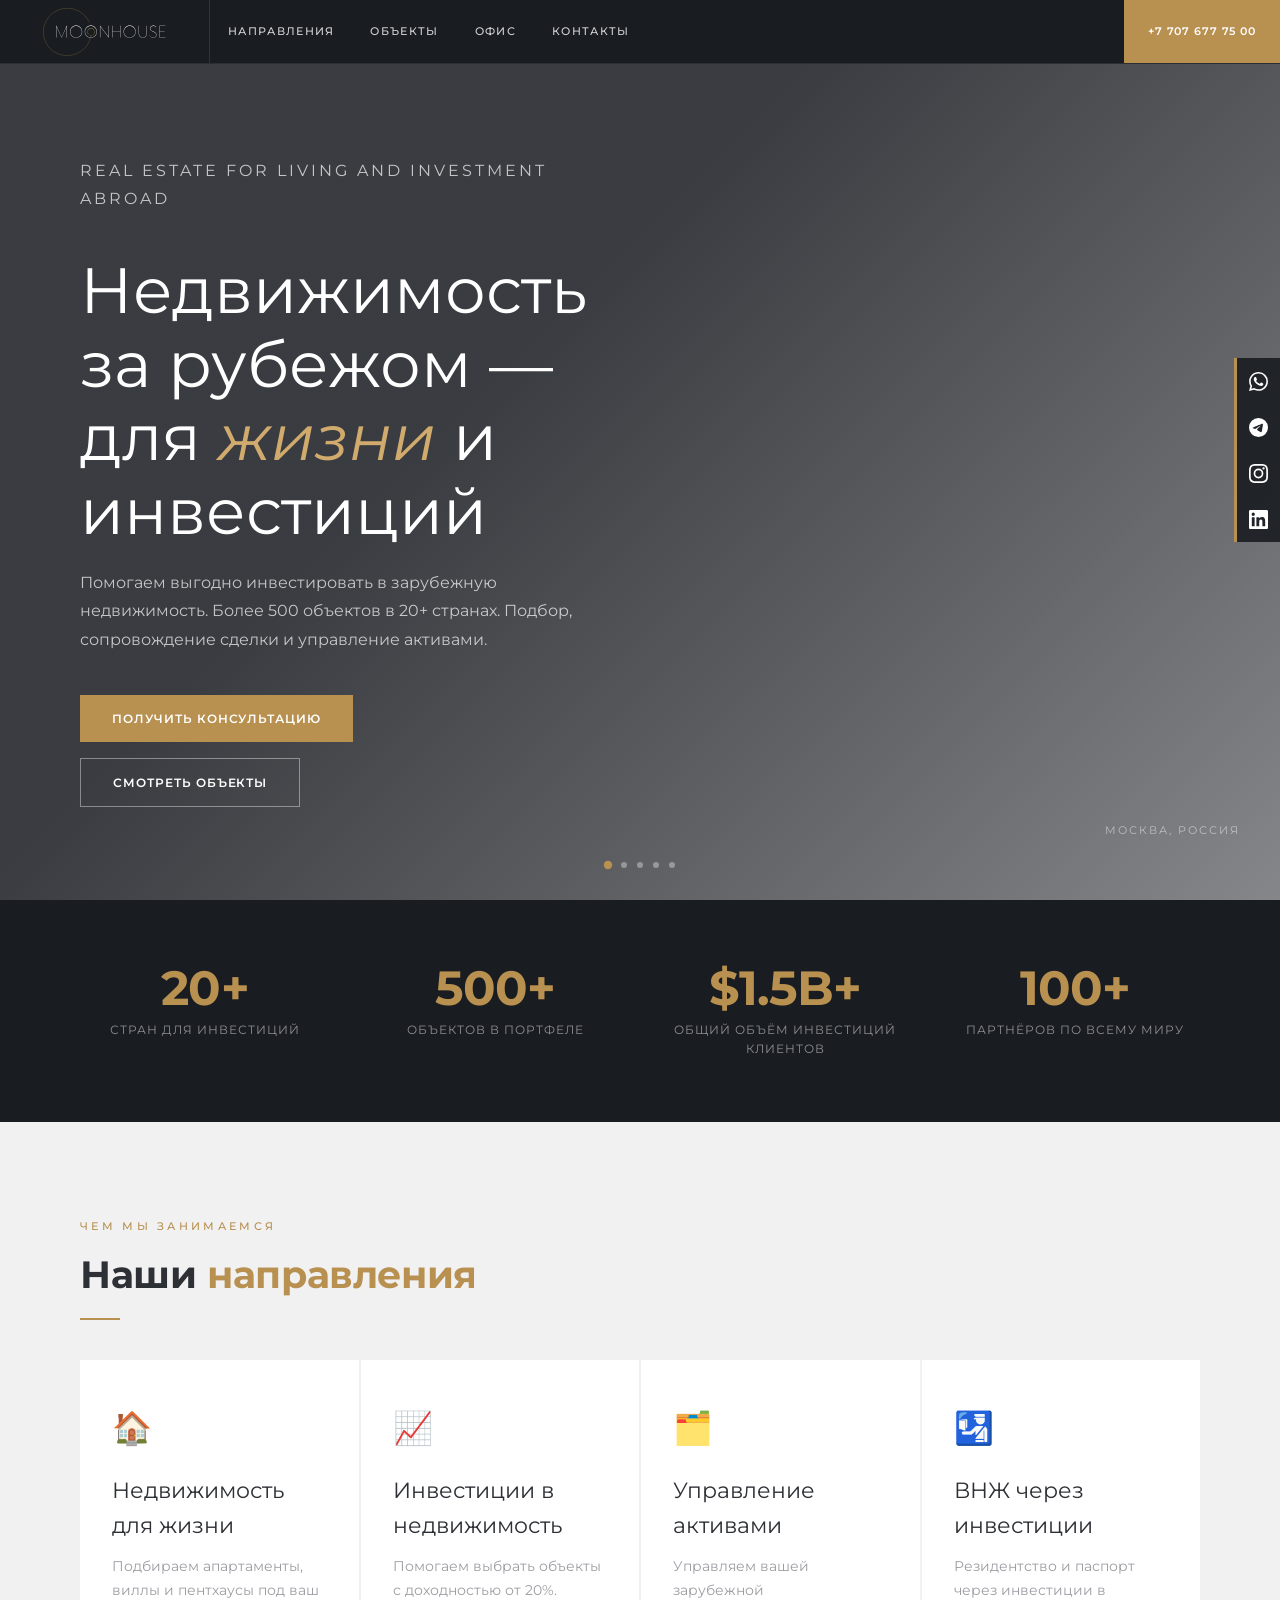
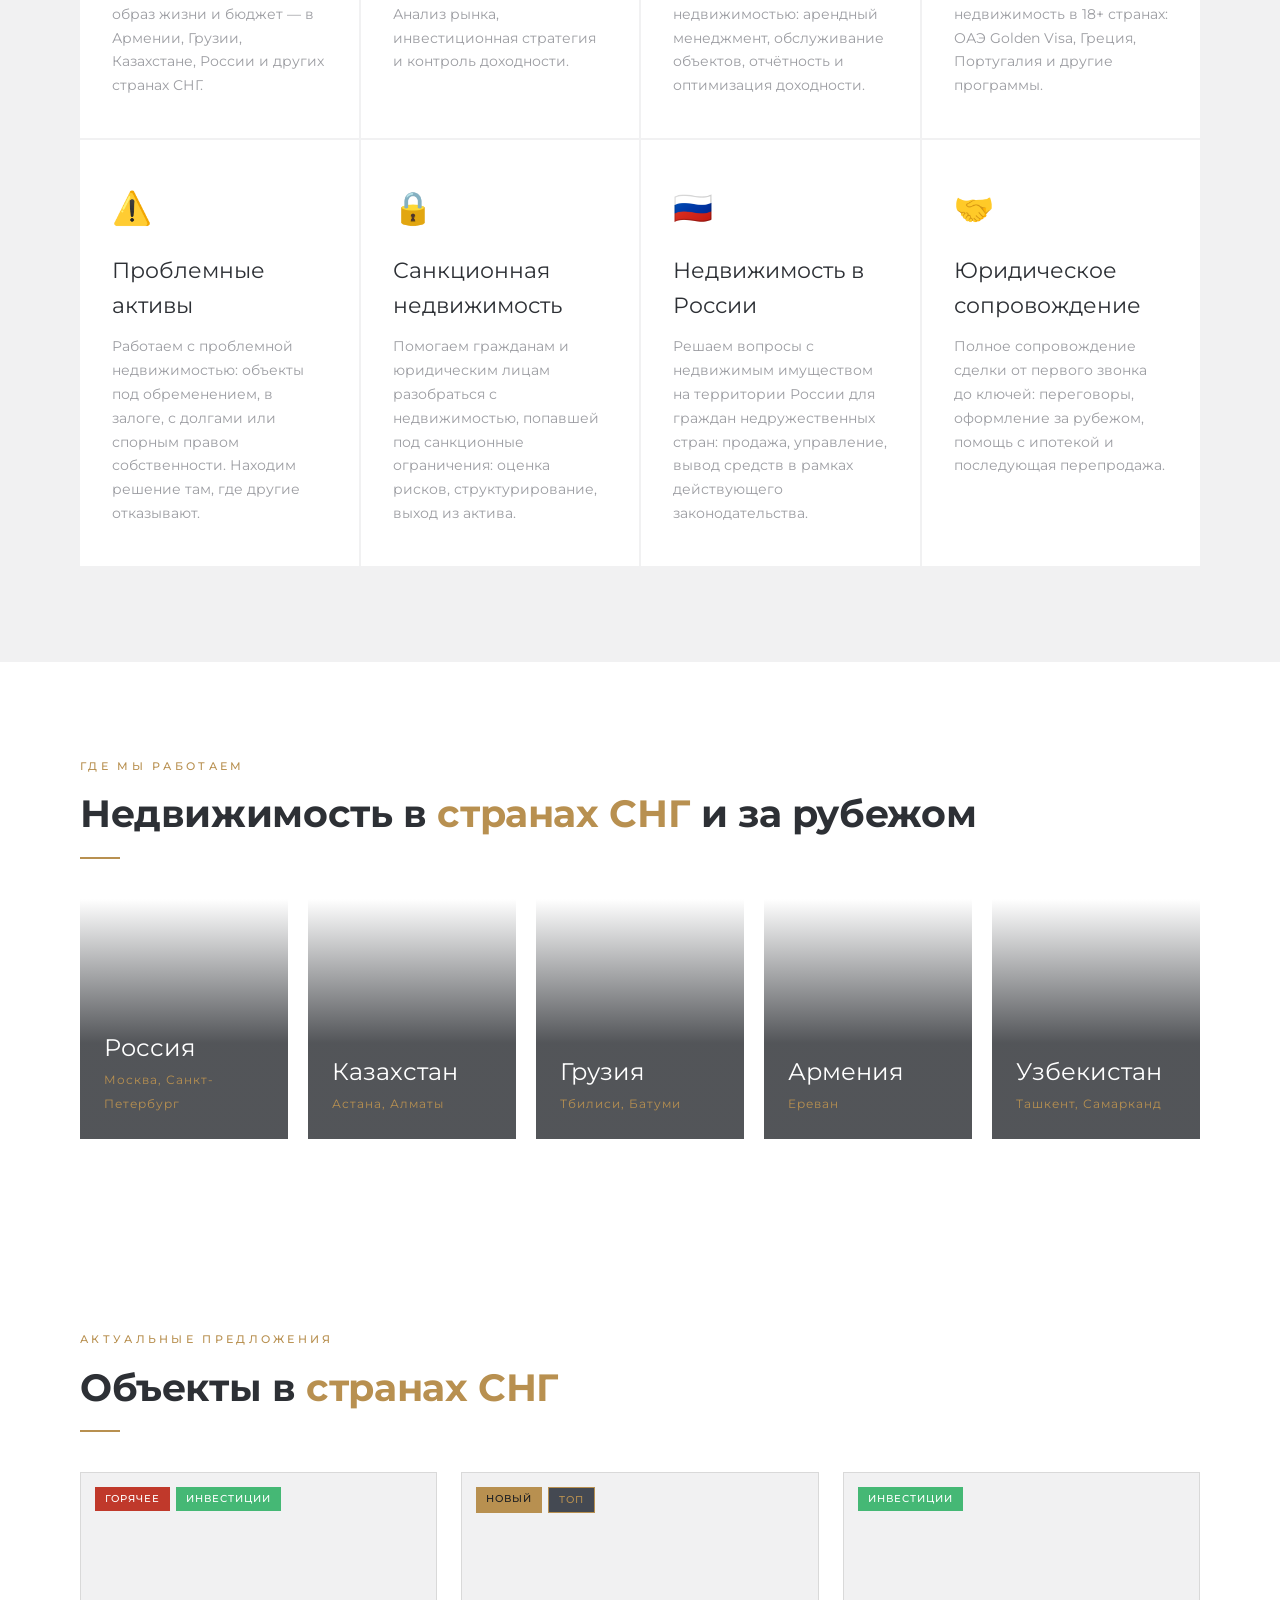
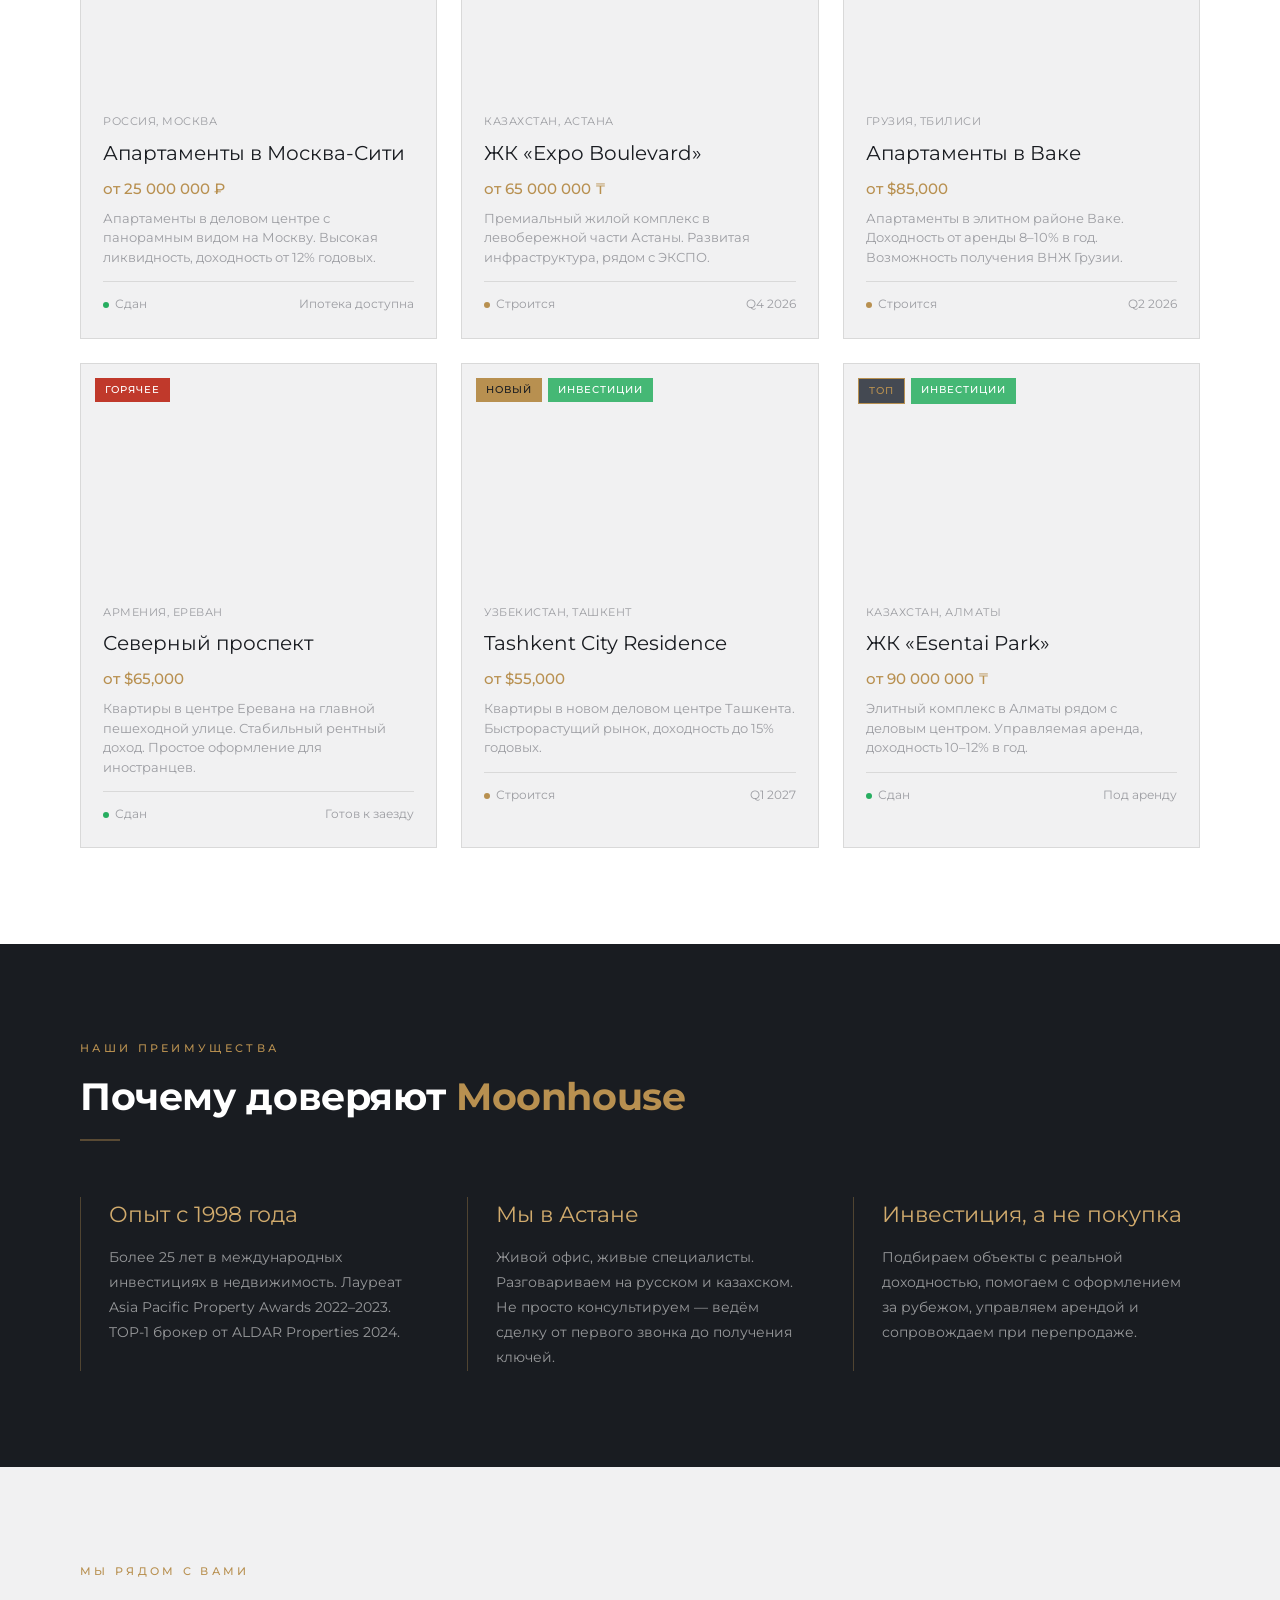
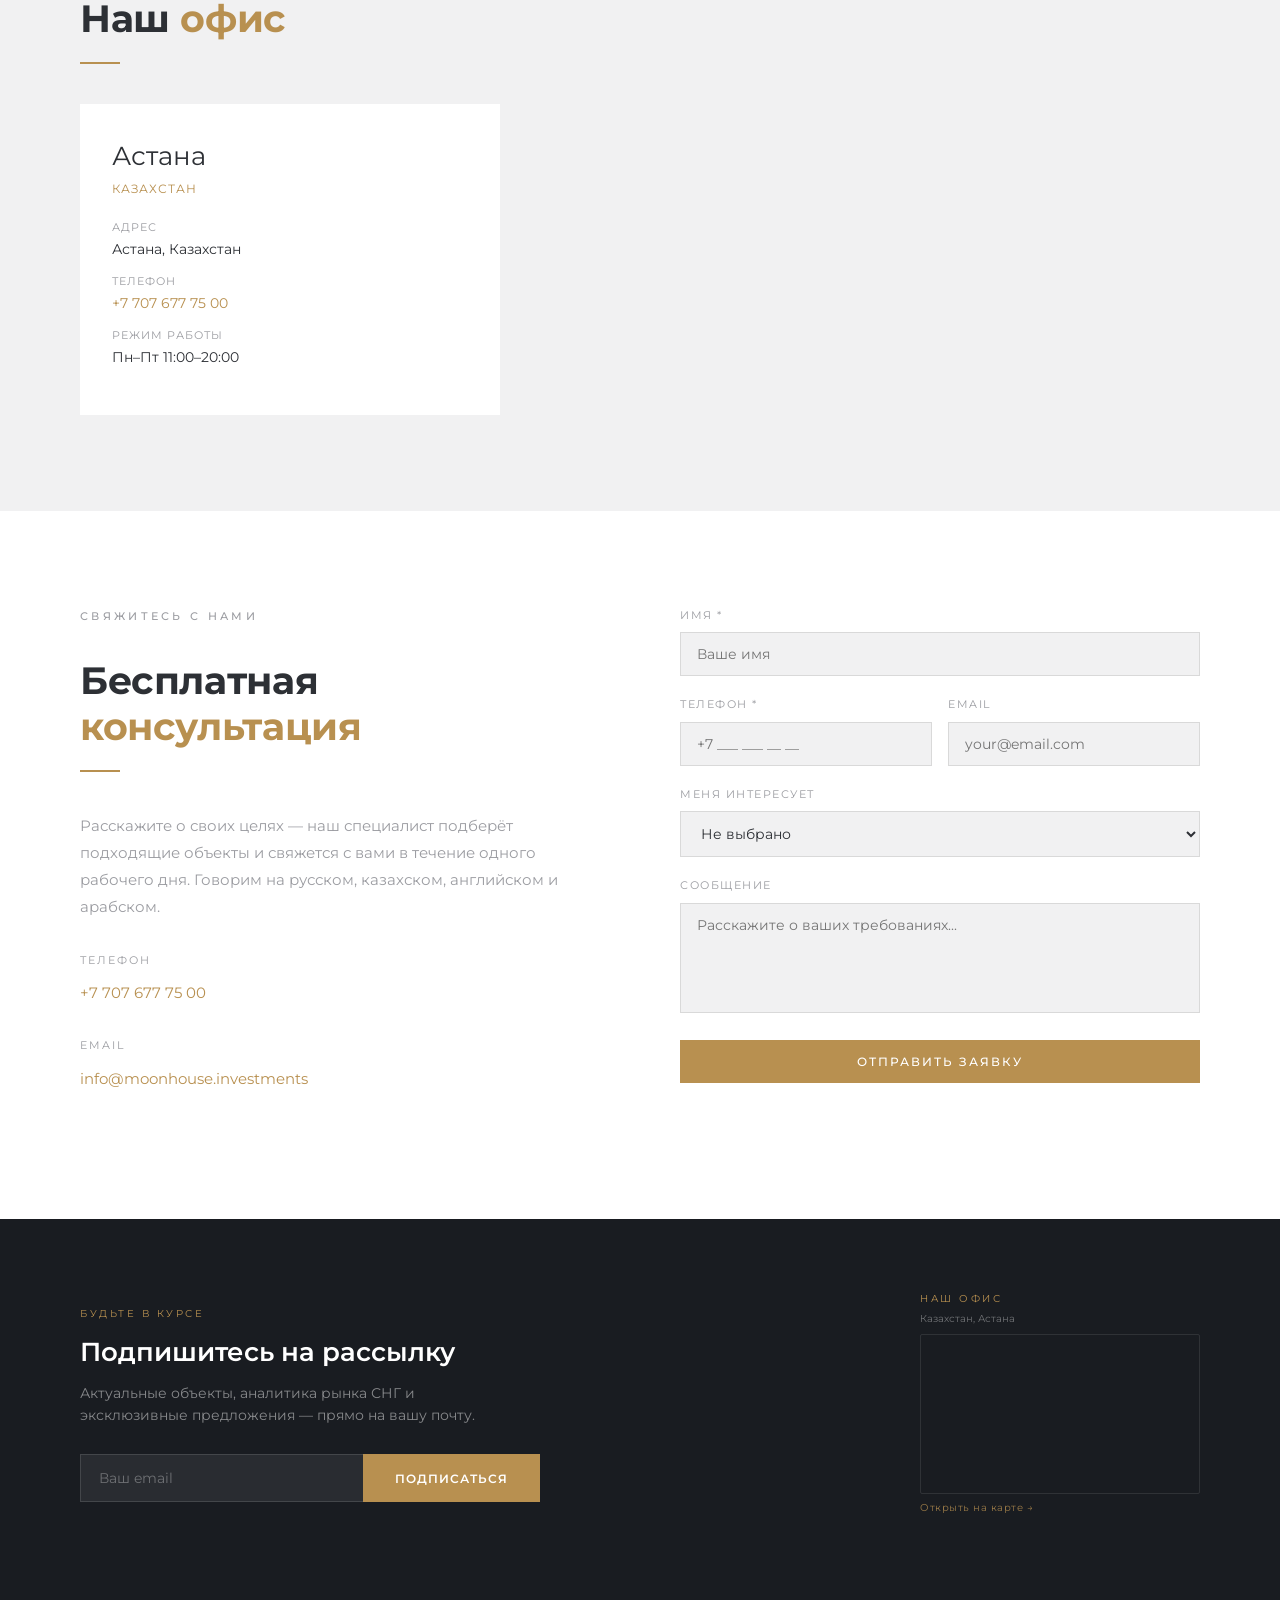
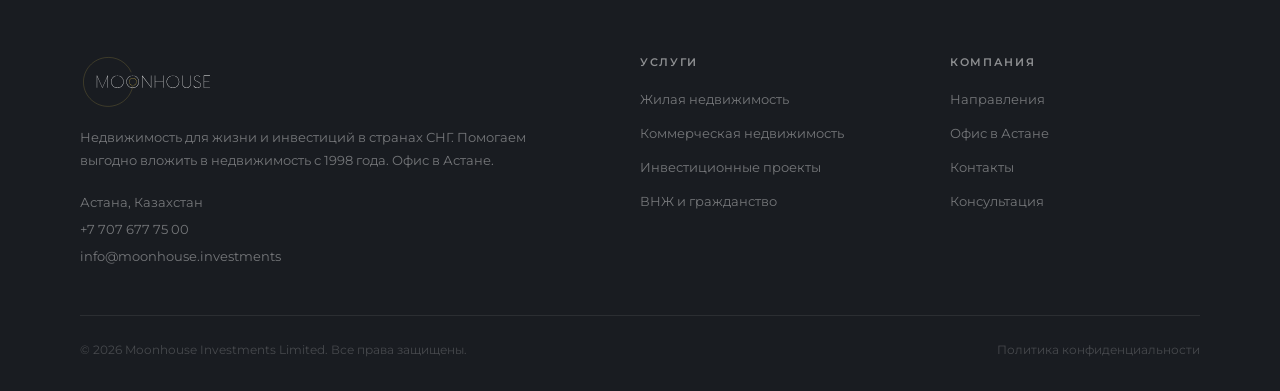
==== index.html @ 87cfb316 "Add files via upload" ====
<!DOCTYPE html>
<html lang="ru">
<head>
<meta charset="UTF-8">
<meta name="viewport" content="width=device-width, initial-scale=1.0">
<title>Moonhouse Investments — Недвижимость в странах СНГ</title>
<link href="https://fonts.googleapis.com/css2?family=Montserrat:wght@400;500;600;700&display=swap" rel="stylesheet">
<link rel="stylesheet" href="style.css">
</head>
<body>

<!-- NAV -->
<nav>
  <a href="#" class="logo"><img src="moonhouse-logo.svg" alt="Moonhouse Investments"></a>
  <ul class="nav-links" id="navLinks">
    <li><a href="#destinations">Направления</a></li>
    <li><a href="#properties">Объекты</a></li>
    <li><a href="#offices">Офис</a></li>
    <li><a href="#contact">Контакты</a></li>
  </ul>
  <button class="hamburger" id="hamburger" aria-label="Открыть меню"><span></span><span></span><span></span></button>
  <a href="tel:+77076777500" class="nav-phone">+7 707 677 75 00</a>
</nav>
<div class="nav-overlay" id="navOverlay"></div>

<!-- SOCIAL SIDEBAR -->
<div class="social-sidebar">
  <a href="https://wa.me/77076777500" target="_blank" rel="noopener" title="WhatsApp">
    <svg viewBox="0 0 24 24"><path d="M17.472 14.382c-.297-.149-1.758-.867-2.03-.967-.273-.099-.471-.148-.67.15-.197.297-.767.966-.94 1.164-.173.199-.347.223-.644.075-.297-.15-1.255-.463-2.39-1.475-.883-.788-1.48-1.761-1.653-2.059-.173-.297-.018-.458.13-.606.134-.133.298-.347.446-.52.149-.174.198-.298.298-.497.099-.198.05-.371-.025-.52-.075-.149-.669-1.612-.916-2.207-.242-.579-.487-.5-.669-.51-.173-.008-.371-.01-.57-.01-.198 0-.52.074-.792.372-.272.297-1.04 1.016-1.04 2.479 0 1.462 1.065 2.875 1.213 3.074.149.198 2.096 3.2 5.077 4.487.709.306 1.262.489 1.694.625.712.227 1.36.195 1.871.118.571-.085 1.758-.719 2.006-1.413.248-.694.248-1.289.173-1.413-.074-.124-.272-.198-.57-.347m-5.421 7.403h-.004a9.87 9.87 0 01-5.031-1.378l-.361-.214-3.741.982.998-3.648-.235-.374a9.86 9.86 0 01-1.51-5.26c.001-5.45 4.436-9.884 9.888-9.884 2.64 0 5.122 1.03 6.988 2.898a9.825 9.825 0 012.893 6.994c-.003 5.45-4.437 9.884-9.885 9.884m8.413-18.297A11.815 11.815 0 0012.05 0C5.495 0 .16 5.335.157 11.892c0 2.096.547 4.142 1.588 5.945L.057 24l6.305-1.654a11.882 11.882 0 005.683 1.448h.005c6.554 0 11.89-5.335 11.893-11.893a11.821 11.821 0 00-3.48-8.413z"/></svg>
  </a>
  <a href="https://t.me/moonhouseinvest" target="_blank" rel="noopener" title="Telegram">
    <svg viewBox="0 0 24 24"><path d="M11.944 0A12 12 0 0 0 0 12a12 12 0 0 0 12 12 12 12 0 0 0 12-12A12 12 0 0 0 12 0a12 12 0 0 0-.056 0zm4.962 7.224c.1-.002.321.023.465.14a.506.506 0 0 1 .171.325c.016.093.036.306.02.472-.18 1.898-.962 6.502-1.36 8.627-.168.9-.499 1.201-.82 1.23-.696.065-1.225-.46-1.9-.902-1.056-.693-1.653-1.124-2.678-1.8-1.185-.78-.417-1.21.258-1.91.177-.184 3.247-2.977 3.307-3.23.007-.032.014-.15-.056-.212s-.174-.041-.249-.024c-.106.024-1.793 1.14-5.061 3.345-.48.33-.913.49-1.302.48-.428-.008-1.252-.241-1.865-.44-.752-.245-1.349-.374-1.297-.789.027-.216.325-.437.893-.663 3.498-1.524 5.83-2.529 6.998-3.014 3.332-1.386 4.025-1.627 4.476-1.635z"/></svg>
  </a>
  <a href="https://instagram.com/moonhouseinvest" target="_blank" rel="noopener" title="Instagram">
    <svg viewBox="0 0 24 24"><path d="M12 2.163c3.204 0 3.584.012 4.85.07 3.252.148 4.771 1.691 4.919 4.919.058 1.265.069 1.645.069 4.849 0 3.205-.012 3.584-.069 4.849-.149 3.225-1.664 4.771-4.919 4.919-1.266.058-1.644.07-4.85.07-3.204 0-3.584-.012-4.849-.07-3.26-.149-4.771-1.699-4.919-4.92-.058-1.265-.07-1.644-.07-4.849 0-3.204.013-3.583.07-4.849.149-3.227 1.664-4.771 4.919-4.919 1.266-.057 1.645-.069 4.849-.069zM12 0C8.741 0 8.333.014 7.053.072 2.695.272.273 2.69.073 7.052.014 8.333 0 8.741 0 12c0 3.259.014 3.668.072 4.948.2 4.358 2.618 6.78 6.98 6.98C8.333 23.986 8.741 24 12 24c3.259 0 3.668-.014 4.948-.072 4.354-.2 6.782-2.618 6.979-6.98.059-1.28.073-1.689.073-4.948 0-3.259-.014-3.667-.072-4.947-.196-4.354-2.617-6.78-6.979-6.98C15.668.014 15.259 0 12 0zm0 5.838a6.162 6.162 0 1 0 0 12.324 6.162 6.162 0 0 0 0-12.324zM12 16a4 4 0 1 1 0-8 4 4 0 0 1 0 8zm6.406-11.845a1.44 1.44 0 1 0 0 2.881 1.44 1.44 0 0 0 0-2.881z"/></svg>
  </a>
  <a href="https://linkedin.com/company/moonhouse-investments" target="_blank" rel="noopener" title="LinkedIn">
    <svg viewBox="0 0 24 24"><path d="M20.447 20.452h-3.554v-5.569c0-1.328-.027-3.037-1.852-3.037-1.853 0-2.136 1.445-2.136 2.939v5.667H9.351V9h3.414v1.561h.046c.477-.9 1.637-1.85 3.37-1.85 3.601 0 4.267 2.37 4.267 5.455v6.286zM5.337 7.433a2.062 2.062 0 0 1-2.063-2.065 2.064 2.064 0 1 1 2.063 2.065zm1.782 13.019H3.555V9h3.564v11.452zM22.225 0H1.771C.792 0 0 .774 0 1.729v20.542C0 23.227.792 24 1.771 24h20.451C23.2 24 24 23.227 24 22.271V1.729C24 .774 23.2 0 22.222 0h.003z"/></svg>
  </a>
</div>

<!-- HERO -->
<div class="hero">
  <div id="hero-slides"></div>
  <div class="hero-overlay"></div>
  <span class="hero-label" id="hero-label"></span>
  <div class="hero-dots" id="hero-dots"></div>
  <div class="hero-content">
    <p class="hero-tag">Real Estate for Living and Investment Abroad</p>
    <h1>Недвижимость за рубежом — для <em>жизни</em> и инвестиций</h1>
    <p>Помогаем выгодно инвестировать в зарубежную недвижимость. Более 500 объектов в 20+ странах. Подбор, сопровождение сделки и управление активами.</p>
    <div class="hero-btns">
      <a href="#contact" class="btn-gold">Получить консультацию</a>
      <a href="#properties" class="btn-outline">Смотреть объекты</a>
    </div>
  </div>
</div>

<!-- STATS -->
<div class="stats">
  <div class="stats-grid">
    <div>
      <div class="stat-num">20+</div>
      <div class="stat-label">стран для инвестиций</div>
    </div>
    <div>
      <div class="stat-num">500+</div>
      <div class="stat-label">объектов в портфеле</div>
    </div>
    <div>
      <div class="stat-num">$1.5B+</div>
      <div class="stat-label">общий объём инвестиций клиентов</div>
    </div>
    <div>
      <div class="stat-num">100+</div>
      <div class="stat-label">партнёров по всему миру</div>
    </div>
  </div>
</div>

<!-- SERVICES -->
<section class="services">
  <p class="section-label">Чем мы занимаемся</p>
  <h2 class="section-title">Наши <em>направления</em></h2>
  <div class="divider"></div>
  <div class="services-grid">
    <div class="service-card">
      <span class="service-icon">🏠</span>
      <h3>Недвижимость для жизни</h3>
      <p>Подбираем апартаменты, виллы и пентхаусы под ваш образ жизни и бюджет — в Армении, Грузии, Казахстане, России и других странах СНГ.</p>
    </div>
    <div class="service-card">
      <span class="service-icon">📈</span>
      <h3>Инвестиции в недвижимость</h3>
      <p>Помогаем выбрать объекты с доходностью от 20%. Анализ рынка, инвестиционная стратегия и контроль доходности.</p>
    </div>
    <div class="service-card">
      <span class="service-icon">🗂️</span>
      <h3>Управление активами</h3>
      <p>Управляем вашей зарубежной недвижимостью: арендный менеджмент, обслуживание объектов, отчётность и оптимизация доходности.</p>
    </div>
    <div class="service-card">
      <span class="service-icon">🛂</span>
      <h3>ВНЖ через инвестиции</h3>
      <p>Резидентство и паспорт через инвестиции в недвижимость в 18+ странах: ОАЭ Golden Visa, Греция, Португалия и другие программы.</p>
    </div>
    <div class="service-card">
      <span class="service-icon">⚠️</span>
      <h3>Проблемные активы</h3>
      <p>Работаем с проблемной недвижимостью: объекты под обременением, в залоге, с долгами или спорным правом собственности. Находим решение там, где другие отказывают.</p>
    </div>
    <div class="service-card">
      <span class="service-icon">🔒</span>
      <h3>Санкционная недвижимость</h3>
      <p>Помогаем гражданам и юридическим лицам разобраться с недвижимостью, попавшей под санкционные ограничения: оценка рисков, структурирование, выход из актива.</p>
    </div>
    <div class="service-card">
      <span class="service-icon">🇷🇺</span>
      <h3>Недвижимость в России</h3>
      <p>Решаем вопросы с недвижимым имуществом на территории России для граждан недружественных стран: продажа, управление, вывод средств в рамках действующего законодательства.</p>
    </div>
    <div class="service-card">
      <span class="service-icon">🤝</span>
      <h3>Юридическое сопровождение</h3>
      <p>Полное сопровождение сделки от первого звонка до ключей: переговоры, оформление за рубежом, помощь с ипотекой и последующая перепродажа.</p>
    </div>
  </div>
</section>

<!-- DESTINATIONS -->
<section class="destinations" id="destinations">
  <p class="section-label">Где мы работаем</p>
  <h2 class="section-title">Недвижимость в <em>странах СНГ</em> и за рубежом</h2>
  <div class="divider"></div>
  <div class="dest-grid">
    <a href="country-russia.html" class="dest-card">
      <div class="dest-bg" style="background-image:url('https://images.unsplash.com/photo-1513326738677-b964603b136d?w=600&q=70')"></div>
      <div class="dest-overlay"></div>
      <div class="dest-info">
        <span class="dest-name">Россия</span>
        <span class="dest-count">Москва, Санкт-Петербург</span>
      </div>
    </a>
    <a href="country-kazakhstan.html" class="dest-card">
      <div class="dest-bg" style="background-image:url('https://images.unsplash.com/photo-1557841066-eefe351308b3?w=600&q=70')"></div>
      <div class="dest-overlay"></div>
      <div class="dest-info">
        <span class="dest-name">Казахстан</span>
        <span class="dest-count">Астана, Алматы</span>
      </div>
    </a>
    <a href="country-georgia.html" class="dest-card">
      <div class="dest-bg" style="background-image:url('https://images.unsplash.com/photo-1565008576549-57569a49371d?w=600&q=70')"></div>
      <div class="dest-overlay"></div>
      <div class="dest-info">
        <span class="dest-name">Грузия</span>
        <span class="dest-count">Тбилиси, Батуми</span>
      </div>
    </a>
    <a href="country-armenia.html" class="dest-card">
      <div class="dest-bg" style="background-image:url('https://images.pexels.com/photos/35185040/pexels-photo-35185040.jpeg?auto=compress&cs=tinysrgb&w=600')"></div>
      <div class="dest-overlay"></div>
      <div class="dest-info">
        <span class="dest-name">Армения</span>
        <span class="dest-count">Ереван</span>
      </div>
    </a>
    <a href="country-uzbekistan.html" class="dest-card">
      <div class="dest-bg" style="background-image:url('https://images.unsplash.com/photo-1596484552834-6a58f850e0a1?w=600&q=70')"></div>
      <div class="dest-overlay"></div>
      <div class="dest-info">
        <span class="dest-name">Узбекистан</span>
        <span class="dest-count">Ташкент, Самарканд</span>
      </div>
    </a>
  </div>
</section>

<!-- PROPERTIES -->
<section class="properties" id="properties">
  <p class="section-label">Актуальные предложения</p>
  <h2 class="section-title">Объекты в <em>странах СНГ</em></h2>
  <div class="divider"></div>
  <div class="props-grid">

    <a href="property-moscow.html" class="prop-card prop-card-link">
      <div class="prop-img" style="background-image:url('https://images.unsplash.com/photo-1513326738677-b964603b136d?w=600&q=75')">
        <div class="prop-badges">
          <span class="badge badge-hot">Горячее</span>
          <span class="badge badge-invest">Инвестиции</span>
        </div>
      </div>
      <div class="prop-body">
        <p class="prop-location">Россия, Москва</p>
        <p class="prop-name">Апартаменты в Москва-Сити</p>
        <p class="prop-price">от 25 000 000 ₽</p>
        <p class="prop-desc">Апартаменты в деловом центре с панорамным видом на Москву. Высокая ликвидность, доходность от 12% годовых.</p>
        <div class="prop-footer">
          <span><span class="status-dot status-done"></span>Сдан</span>
          <span>Ипотека доступна</span>
        </div>
      </div>
    </a>

    <a href="property-astana.html" class="prop-card prop-card-link">
      <div class="prop-img" style="background-image:url('https://images.unsplash.com/photo-1557841066-eefe351308b3?w=600&q=75')">
        <div class="prop-badges">
          <span class="badge badge-new">Новый</span>
          <span class="badge badge-top">Топ</span>
        </div>
      </div>
      <div class="prop-body">
        <p class="prop-location">Казахстан, Астана</p>
        <p class="prop-name">ЖК «Expo Boulevard»</p>
        <p class="prop-price">от 65 000 000 ₸</p>
        <p class="prop-desc">Премиальный жилой комплекс в левобережной части Астаны. Развитая инфраструктура, рядом с ЭКСПО.</p>
        <div class="prop-footer">
          <span><span class="status-dot status-build"></span>Строится</span>
          <span>Q4 2026</span>
        </div>
      </div>
    </a>

    <a href="property-tbilisi.html" class="prop-card prop-card-link">
      <div class="prop-img" style="background-image:url('https://images.unsplash.com/photo-1565008576549-57569a49371d?w=600&q=75')">
        <div class="prop-badges">
          <span class="badge badge-invest">Инвестиции</span>
        </div>
      </div>
      <div class="prop-body">
        <p class="prop-location">Грузия, Тбилиси</p>
        <p class="prop-name">Апартаменты в Ваке</p>
        <p class="prop-price">от $85,000</p>
        <p class="prop-desc">Апартаменты в элитном районе Ваке. Доходность от аренды 8–10% в год. Возможность получения ВНЖ Грузии.</p>
        <div class="prop-footer">
          <span><span class="status-dot status-build"></span>Строится</span>
          <span>Q2 2026</span>
        </div>
      </div>
    </a>

    <a href="property-yerevan.html" class="prop-card prop-card-link">
      <div class="prop-img" style="background-image:url('https://images.pexels.com/photos/35185040/pexels-photo-35185040.jpeg?auto=compress&cs=tinysrgb&w=600')">
        <div class="prop-badges">
          <span class="badge badge-hot">Горячее</span>
        </div>
      </div>
      <div class="prop-body">
        <p class="prop-location">Армения, Ереван</p>
        <p class="prop-name">Северный проспект</p>
        <p class="prop-price">от $65,000</p>
        <p class="prop-desc">Квартиры в центре Еревана на главной пешеходной улице. Стабильный рентный доход. Простое оформление для иностранцев.</p>
        <div class="prop-footer">
          <span><span class="status-dot status-done"></span>Сдан</span>
          <span>Готов к заезду</span>
        </div>
      </div>
    </a>

    <a href="property-tashkent.html" class="prop-card prop-card-link">
      <div class="prop-img" style="background-image:url('https://images.unsplash.com/photo-1596484552834-6a58f850e0a1?w=600&q=75')">
        <div class="prop-badges">
          <span class="badge badge-new">Новый</span>
          <span class="badge badge-invest">Инвестиции</span>
        </div>
      </div>
      <div class="prop-body">
        <p class="prop-location">Узбекистан, Ташкент</p>
        <p class="prop-name">Tashkent City Residence</p>
        <p class="prop-price">от $55,000</p>
        <p class="prop-desc">Квартиры в новом деловом центре Ташкента. Быстрорастущий рынок, доходность до 15% годовых.</p>
        <div class="prop-footer">
          <span><span class="status-dot status-build"></span>Строится</span>
          <span>Q1 2027</span>
        </div>
      </div>
    </a>

    <a href="property-almaty.html" class="prop-card prop-card-link">
      <div class="prop-img" style="background-image:url('https://images.unsplash.com/photo-1560448204-e02f11c3d0e2?w=600&q=75')">
        <div class="prop-badges">
          <span class="badge badge-top">Топ</span>
          <span class="badge badge-invest">Инвестиции</span>
        </div>
      </div>
      <div class="prop-body">
        <p class="prop-location">Казахстан, Алматы</p>
        <p class="prop-name">ЖК «Esentai Park»</p>
        <p class="prop-price">от 90 000 000 ₸</p>
        <p class="prop-desc">Элитный комплекс в Алматы рядом с деловым центром. Управляемая аренда, доходность 10–12% в год.</p>
        <div class="prop-footer">
          <span><span class="status-dot status-done"></span>Сдан</span>
          <span>Под аренду</span>
        </div>
      </div>
    </a>

  </div>
</section>

<!-- WHY US -->
<section class="why">
  <p class="section-label">Наши преимущества</p>
  <h2 class="section-title" style="color:var(--white);">Почему доверяют <em>Moonhouse</em></h2>
  <div class="divider" style="background:rgba(184,144,80,0.4);margin-bottom:56px;"></div>
  <div class="why-grid">
    <div class="why-item">
      <h3>Опыт с 1998 года</h3>
      <p>Более 25 лет в международных инвестициях в недвижимость. Лауреат Asia Pacific Property Awards 2022–2023. TOP-1 брокер от ALDAR Properties 2024.</p>
    </div>
    <div class="why-item">
      <h3>Мы в Астане</h3>
      <p>Живой офис, живые специалисты. Разговариваем на русском и казахском. Не просто консультируем — ведём сделку от первого звонка до получения ключей.</p>
    </div>
    <div class="why-item">
      <h3>Инвестиция, а не покупка</h3>
      <p>Подбираем объекты с реальной доходностью, помогаем с оформлением за рубежом, управляем арендой и сопровождаем при перепродаже.</p>
    </div>
  </div>
</section>

<!-- OFFICES -->
<section class="offices" id="offices">
  <p class="section-label">Мы рядом с вами</p>
  <h2 class="section-title">Наш <em>офис</em></h2>
  <div class="divider"></div>
  <div class="offices-single">
    <div class="office-card">
      <p class="office-city">Астана</p>
      <p class="office-country">Казахстан</p>
      <div class="office-row">
        <span class="office-row-label">Адрес</span>
        <span>Астана, Казахстан</span>
      </div>
      <div class="office-row">
        <span class="office-row-label">Телефон</span>
        <a href="tel:+77076777500">+7 707 677 75 00</a>
      </div>
      <div class="office-row">
        <span class="office-row-label">Режим работы</span>
        <span>Пн–Пт 11:00–20:00</span>
      </div>
    </div>
  </div>
</section>

<!-- CONTACT FORM -->
<section class="contact" id="contact">
  <div class="contact-grid">
    <div class="contact-info">
      <p class="section-label">Свяжитесь с нами</p>
      <h2 class="section-title">Бесплатная <em>консультация</em></h2>
      <div class="divider"></div>
      <p>Расскажите о своих целях — наш специалист подберёт подходящие объекты и свяжется с вами в течение одного рабочего дня. Говорим на русском, казахском, английском и арабском.</p>
      <div class="contact-detail">
        <span class="contact-label">Телефон</span>
        <a href="tel:+77076777500">+7 707 677 75 00</a>
      </div>
      <div class="contact-detail">
        <span class="contact-label">Email</span>
        <a href="mailto:info@moonhouse.investments">info@moonhouse.investments</a>
      </div>
    </div>
    <div class="contact-form">
      <div class="form-group">
        <label>Имя *</label>
        <input type="text" placeholder="Ваше имя">
      </div>
      <div class="form-row">
        <div class="form-group">
          <label>Телефон *</label>
          <input type="tel" placeholder="+7 ___ ___ __ __">
        </div>
        <div class="form-group">
          <label>Email</label>
          <input type="email" placeholder="your@email.com">
        </div>
      </div>
      <div class="form-group">
        <label>Меня интересует</label>
        <select>
          <option>Не выбрано</option>
          <option>Недвижимость для жизни</option>
          <option>Инвестиции в недвижимость</option>
          <option>Управление активами</option>
          <option>Проблемные активы</option>
          <option>Санкционная недвижимость</option>
          <option>Недвижимость в России (для иностранцев)</option>
          <option>ВНЖ через инвестиции</option>
          <option>Юридическое сопровождение</option>
        </select>
      </div>
      <div class="form-group">
        <label>Сообщение</label>
        <textarea placeholder="Расскажите о ваших требованиях..."></textarea>
      </div>
      <button class="form-submit">Отправить заявку</button>
    </div>
  </div>
</section>

<!-- NEWSLETTER + MAP -->
<section class="newsletter-section">
  <div class="newsletter-left">
    <div>
      <p class="newsletter-label-small">Будьте в курсе</p>
      <h2 class="newsletter-title">Подпишитесь на рассылку</h2>
      <p class="newsletter-sub">Актуальные объекты, аналитика рынка СНГ и эксклюзивные предложения — прямо на вашу почту.</p>
    </div>
    <form class="newsletter-form" onsubmit="return false;">
      <input type="email" class="newsletter-input" placeholder="Ваш email">
      <button type="submit" class="btn-gold">Подписаться</button>
    </form>
  </div>
  <div class="footer-map-box">
    <p class="newsletter-label-small">Наш офис</p>
    <p class="map-address">Казахстан, Астана</p>
    <iframe
      src="https://www.openstreetmap.org/export/embed.html?bbox=71.38%2C51.13%2C71.52%2C51.21&layer=mapnik&marker=51.169%2C71.449"
      frameborder="0" scrolling="no" title="Офис Moonhouse — Астана"></iframe>
    <a href="https://www.openstreetmap.org/?mlat=51.169&mlon=71.449#map=14/51.169/71.449"
      target="_blank" rel="noopener" class="map-link">Открыть на карте →</a>
  </div>
</section>

<!-- FOOTER -->
<footer>
  <div class="footer-grid">
    <div>
      <a href="#" class="footer-logo"><img src="moonhouse-logo.svg" alt="Moonhouse Investments"></a>
      <p class="footer-about">Недвижимость для жизни и инвестиций в странах СНГ. Помогаем выгодно вложить в недвижимость с 1998 года. Офис в Астане.</p>
      <div class="footer-contact">
        <div>Астана, Казахстан</div>
        <div><a href="tel:+77076777500">+7 707 677 75 00</a></div>
        <div><a href="mailto:info@moonhouse.investments">info@moonhouse.investments</a></div>
      </div>
    </div>
    <div class="footer-col">
      <h4>Услуги</h4>
      <ul>
        <li><a href="#properties">Жилая недвижимость</a></li>
        <li><a href="#properties">Коммерческая недвижимость</a></li>
        <li><a href="#properties">Инвестиционные проекты</a></li>
        <li><a href="#contact">ВНЖ и гражданство</a></li>
      </ul>
    </div>
    <div class="footer-col">
      <h4>Компания</h4>
      <ul>
        <li><a href="#destinations">Направления</a></li>
        <li><a href="#offices">Офис в Астане</a></li>
        <li><a href="#contact">Контакты</a></li>
        <li><a href="#contact">Консультация</a></li>
      </ul>
    </div>
  </div>
  <div class="footer-bottom">
    <span>© 2026 Moonhouse Investments Limited. Все права защищены.</span>
    <span><a href="#" style="color:rgba(255,255,255,0.2);text-decoration:none;">Политика конфиденциальности</a></span>
  </div>
</footer>

<script src="app.js"></script>
</body>
</html>
---- style.css ----
:root {
  --cream: #f1f1f2;
  --dark: #191c21;
  --gold: #b89050;
  --gold-light: #d1ab6d;
  --text: #2d3035;
  --muted: #9c9da2;
  --white: #ffffff;
  --border: rgba(0,0,0,0.1);
}

*, *::before, *::after { box-sizing: border-box; margin: 0; padding: 0; }
html { scroll-behavior: smooth; }

body {
  font-family: 'Montserrat', sans-serif;
  background: var(--cream);
  color: var(--text);
  font-size: 15px;
  line-height: 1.6;
  overflow-x: hidden;
}

/* ── NAV ── */
nav {
  position: fixed;
  top: 0; left: 0; right: 0;
  z-index: 100;
  display: flex;
  align-items: stretch;
  justify-content: space-between;
  height: 64px;
  background: var(--dark);
  border-bottom: 1px solid rgba(255,255,255,0.08);
}

.logo {
  font-family: 'Montserrat', sans-serif;
  font-size: 13px;
  font-weight: 700;
  letter-spacing: 0.2em;
  color: #fff;
  text-decoration: none;
  text-transform: uppercase;
  display: flex;
  align-items: center;
  padding: 0 32px 0 40px;
  border-right: 1px solid rgba(255,255,255,0.1);
  white-space: nowrap;
}
.logo img {
  height: 54px;
  width: auto;
  display: block;
}

.nav-right {
  display: flex;
  align-items: stretch;
}

/* ── NAV LINKS ── */
.nav-links {
  display: flex;
  gap: 0;
  list-style: none;
  align-items: stretch;
  flex: 1;
}
.nav-links > li {
  display: flex;
  align-items: stretch;
}
.nav-links a {
  display: flex;
  align-items: center;
  color: rgba(255,255,255,0.8);
  text-decoration: none;
  font-size: 11px;
  font-weight: 500;
  letter-spacing: 0.12em;
  text-transform: uppercase;
  transition: color 0.2s, background 0.2s;
  white-space: nowrap;
  padding: 0 18px;
}
.nav-links a:hover { color: #fff; background: rgba(255,255,255,0.06); }

.nav-phone {
  display: flex;
  align-items: center;
  color: #fff;
  text-decoration: none;
  font-size: 11px;
  font-weight: 600;
  letter-spacing: 0.08em;
  text-transform: uppercase;
  padding: 0 24px;
  background: var(--gold);
  transition: background 0.2s;
  white-space: nowrap;
}
.nav-phone:hover { background: var(--gold-light); }

/* ── HAMBURGER ── */
.hamburger {
  display: none;
  flex-direction: column;
  justify-content: center;
  align-items: center;
  gap: 5px;
  background: none;
  border: none;
  cursor: pointer;
  padding: 6px;
  z-index: 201;
  flex-shrink: 0;
}
.hamburger span {
  display: block;
  width: 24px;
  height: 2px;
  background: rgba(255,255,255,0.85);
  transition: transform 0.3s ease, opacity 0.3s ease;
}
.hamburger.open span:nth-child(1) { transform: translateY(7px) rotate(45deg); }
.hamburger.open span:nth-child(2) { opacity: 0; transform: scaleX(0); }
.hamburger.open span:nth-child(3) { transform: translateY(-7px) rotate(-45deg); }

.nav-overlay {
  display: none;
  position: fixed;
  inset: 0;
  background: rgba(0,0,0,0.5);
  z-index: 98;
  backdrop-filter: blur(2px);
}
.nav-overlay.visible { display: block; }

/* ── HERO ── */
.hero {
  position: relative;
  min-height: 100vh;
  display: flex;
  align-items: center;
  padding-top: 64px;
}

.hero-bg {
  position: absolute;
  inset: 0;
  background-size: cover;
  background-position: center;
  transition: opacity 1.2s ease;
}

.hero-slide {
  position: absolute;
  inset: 0;
  background-size: cover;
  background-position: center;
  opacity: 0;
  transition: opacity 1.2s ease;
}
.hero-slide.active { opacity: 1; }

.hero-dots {
  position: absolute;
  bottom: 32px;
  left: 50%;
  transform: translateX(-50%);
  display: flex;
  gap: 10px;
  z-index: 3;
}

.hero-dot {
  width: 6px;
  height: 6px;
  border-radius: 50%;
  background: rgba(255,255,255,0.35);
  cursor: pointer;
  transition: background 0.3s, transform 0.3s;
  border: none;
  padding: 0;
}
.hero-dot.active {
  background: var(--gold);
  transform: scale(1.4);
}

.hero-label {
  position: absolute;
  bottom: 60px;
  right: 40px;
  z-index: 3;
  font-size: 11px;
  letter-spacing: 2px;
  text-transform: uppercase;
  color: rgba(255,255,255,0.5);
  transition: opacity 0.5s;
}

.hero-overlay {
  position: absolute;
  inset: 0;
  background: linear-gradient(135deg, rgba(25,28,33,0.85) 40%, rgba(25,28,33,0.5) 100%);
}

.hero-content {
  position: relative;
  z-index: 2;
  max-width: 660px;
  padding: 80px 80px;
}

.hero-tag {
  font-size: 11px;
  letter-spacing: 3px;
  text-transform: uppercase;
  color: var(--gold);
  margin-bottom: 24px;
}

.hero h1 {
  font-family: 'Montserrat', sans-serif;
  font-size: clamp(40px, 5vw, 64px);
  font-weight: 400;
  color: var(--white);
  line-height: 1.15;
  margin-bottom: 20px;
}
.hero h1 em {
  font-style: italic;
  color: var(--gold-light);
}

.hero p {
  color: rgba(255,255,255,0.7);
  font-size: 16px;
  line-height: 1.8;
  margin-bottom: 40px;
}

.hero-btns {
  display: flex;
  gap: 16px;
  flex-wrap: wrap;
}

.btn-gold {
  background: var(--gold);
  color: #fff;
  border: none;
  padding: 14px 32px;
  font-family: 'Montserrat', sans-serif;
  font-size: 12px;
  font-weight: 600;
  letter-spacing: 0.08em;
  text-transform: uppercase;
  cursor: pointer;
  text-decoration: none;
  display: inline-block;
  border-radius: 0;
  transition: background 0.2s;
}
.btn-gold:hover { background: var(--gold-light); }

.btn-outline {
  background: transparent;
  color: var(--white);
  border: 1px solid rgba(255,255,255,0.4);
  padding: 14px 32px;
  font-family: 'Montserrat', sans-serif;
  font-size: 12px;
  font-weight: 600;
  letter-spacing: 0.08em;
  text-transform: uppercase;
  cursor: pointer;
  text-decoration: none;
  display: inline-block;
  border-radius: 0;
  transition: border-color 0.2s, color 0.2s, background 0.2s;
}
.btn-outline:hover { border-color: var(--gold); color: #fff; background: var(--gold); }

/* ── STATS ── */
.stats {
  background: var(--dark);
  padding: 64px 80px;
}
.stats-grid {
  display: grid;
  grid-template-columns: repeat(4, 1fr);
  gap: 40px;
  text-align: center;
}
.stat-num {
  font-family: 'Montserrat', sans-serif;
  font-size: 48px;
  font-weight: 700;
  color: var(--gold);
  line-height: 1;
  margin-bottom: 8px;
  letter-spacing: -0.02em;
}
.stat-label {
  font-size: 12px;
  letter-spacing: 1px;
  text-transform: uppercase;
  color: rgba(255,255,255,0.5);
}

/* ── SECTION COMMONS ── */
.section-label {
  font-size: 11px;
  letter-spacing: 0.3em;
  text-transform: uppercase;
  color: var(--gold);
  margin-bottom: 16px;
  font-weight: 500;
}
.section-title {
  font-family: 'Montserrat', sans-serif;
  font-size: clamp(24px, 3vw, 38px);
  font-weight: 700;
  color: var(--text);
  line-height: 1.2;
  margin-bottom: 20px;
  letter-spacing: -0.01em;
}
.section-title em { font-style: normal; color: var(--gold); }

.divider {
  width: 40px;
  height: 2px;
  background: var(--gold);
  margin-bottom: 40px;
}

/* ── SERVICES ── */
.services {
  background: var(--cream);
  padding: 96px 80px;
}
.services-grid {
  display: grid;
  grid-template-columns: repeat(4, 1fr);
  gap: 2px;
  margin-top: 0;
}
@media (max-width: 1200px) {
  .services-grid { grid-template-columns: repeat(2, 1fr); }
}
.service-card {
  background: var(--white);
  padding: 40px 32px;
  border-top: 2px solid transparent;
  transition: border-color 0.3s;
  cursor: default;
}
.service-card:hover { border-color: var(--gold); }
.service-icon {
  font-size: 32px;
  margin-bottom: 20px;
  display: block;
}
.service-card h3 {
  font-family: 'Montserrat', sans-serif;
  font-size: 22px;
  font-weight: 400;
  margin-bottom: 12px;
  color: var(--text);
}
.service-card p {
  font-size: 14px;
  color: var(--muted);
  line-height: 1.7;
}

/* ── DESTINATIONS ── */
.destinations {
  background: var(--white);
  padding: 96px 80px;
}
.dest-grid {
  display: grid;
  grid-template-columns: repeat(3, 1fr);
  gap: 20px;
}
@media (min-width: 901px) {
  .dest-grid { grid-template-columns: repeat(5, 1fr); }
}
.dest-card {
  position: relative;
  height: 240px;
  overflow: hidden;
  cursor: pointer;
  display: block;
  text-decoration: none;
  color: inherit;
}
.dest-bg {
  position: absolute;
  inset: 0;
  background-size: cover;
  background-position: center;
  transition: transform 0.5s ease;
}
.dest-card:hover .dest-bg { transform: scale(1.06); }
.dest-overlay {
  position: absolute;
  inset: 0;
  background: linear-gradient(to top, rgba(25,28,33,0.75) 40%, transparent 100%);
}
.dest-info {
  position: absolute;
  bottom: 24px;
  left: 24px;
}
.dest-name {
  font-family: 'Montserrat', sans-serif;
  font-size: 24px;
  font-weight: 400;
  color: var(--white);
  display: block;
}
.dest-count {
  font-size: 12px;
  color: var(--gold);
  letter-spacing: 1px;
}

/* ── WHY US ── */
.why {
  background: var(--dark);
  padding: 96px 80px;
}
.why .section-title { color: var(--white); }
.why .section-label { color: var(--gold); }
.why-grid {
  display: grid;
  grid-template-columns: repeat(3, 1fr);
  gap: 40px;
}
.why-item {
  border-left: 1px solid rgba(184,144,80,0.35);
  padding-left: 28px;
}
.why-item h3 {
  font-family: 'Montserrat', sans-serif;
  font-size: 22px;
  font-weight: 400;
  color: var(--gold-light);
  margin-bottom: 12px;
}
.why-item p {
  font-size: 14px;
  color: rgba(255,255,255,0.55);
  line-height: 1.8;
}

/* ── PROPERTIES ── */
.properties {
  background: var(--white);
  padding: 96px 80px;
}
.props-grid {
  display: grid;
  grid-template-columns: repeat(3, 1fr);
  gap: 24px;
}
.prop-card {
  background: var(--cream);
  overflow: hidden;
  border: 1px solid var(--border);
  transition: transform 0.3s, box-shadow 0.3s;
  cursor: pointer;
}
a.prop-card-link {
  display: block;
  text-decoration: none;
  color: inherit;
}
.prop-card:hover { transform: translateY(-6px); box-shadow: 0 20px 40px rgba(0,0,0,0.12); }
.prop-img {
  height: 220px;
  background-size: cover;
  background-position: center;
  position: relative;
}
.prop-badges {
  position: absolute;
  top: 14px; left: 14px;
  display: flex;
  gap: 6px;
  flex-wrap: wrap;
}
.badge {
  font-size: 10px;
  letter-spacing: 1px;
  text-transform: uppercase;
  padding: 4px 10px;
  font-weight: 500;
}
.badge-hot   { background: #c0392b; color: white; }
.badge-sea   { background: rgba(0,120,180,0.85); color: white; }
.badge-top   { background: rgba(11,18,28,0.75); color: var(--gold); border: 1px solid var(--gold); }
.badge-new   { background: var(--gold); color: var(--dark); }
.badge-invest { background: rgba(39,174,96,0.85); color: white; }
.prop-body { padding: 20px 22px 24px; }
.prop-location {
  font-size: 11px;
  color: var(--muted);
  letter-spacing: 0.5px;
  margin-bottom: 6px;
  text-transform: uppercase;
}
.prop-name {
  font-family: 'Montserrat', sans-serif;
  font-size: 20px;
  font-weight: 400;
  color: var(--dark);
  margin-bottom: 8px;
}
.prop-price { color: var(--gold); font-size: 15px; font-weight: 500; margin-bottom: 8px; }
.prop-desc  { font-size: 13px; color: var(--muted); line-height: 1.5; margin-bottom: 14px; }
.prop-footer {
  display: flex;
  justify-content: space-between;
  align-items: center;
  border-top: 1px solid var(--border);
  padding-top: 12px;
  font-size: 12px;
  color: var(--muted);
}
.status-dot   { display: inline-block; width: 6px; height: 6px; border-radius: 50%; margin-right: 6px; }
.status-done  { background: #27ae60; }
.status-build { background: var(--gold); }

/* ── CONTACT FORM ── */
.contact {
  background: var(--white);
  padding: 96px 80px;
}
.contact-grid {
  display: grid;
  grid-template-columns: 1fr 1fr;
  gap: 80px;
  align-items: start;
}
.contact-info h2 { margin-bottom: 20px; }
.contact-info p {
  color: var(--muted);
  line-height: 1.8;
  margin-bottom: 32px;
}
.contact-detail {
  display: flex;
  flex-direction: column;
  gap: 8px;
  margin-bottom: 32px;
}
.contact-detail a {
  color: var(--gold);
  text-decoration: none;
  font-size: 15px;
}
.contact-detail a:hover { color: var(--gold-light); }
.contact-label {
  font-size: 11px;
  letter-spacing: 2px;
  text-transform: uppercase;
  color: var(--muted);
  margin-bottom: 4px;
}
.form-group { margin-bottom: 20px; }
.form-group label {
  display: block;
  font-size: 11px;
  letter-spacing: 1.5px;
  text-transform: uppercase;
  color: var(--muted);
  margin-bottom: 8px;
}
.form-group input,
.form-group select,
.form-group textarea {
  width: 100%;
  padding: 12px 16px;
  border: 1px solid var(--border);
  background: var(--cream);
  color: var(--text);
  font-family: 'Montserrat', sans-serif;
  font-size: 14px;
  outline: none;
  transition: border-color 0.2s;
}
.form-group input:focus,
.form-group select:focus,
.form-group textarea:focus { border-color: var(--gold); }
.form-group textarea { height: 110px; resize: none; }
.form-row {
  display: grid;
  grid-template-columns: 1fr 1fr;
  gap: 16px;
}
.form-submit {
  width: 100%;
  padding: 14px;
  background: var(--gold);
  color: #fff;
  border: none;
  font-family: 'Montserrat', sans-serif;
  font-size: 12px;
  font-weight: 500;
  letter-spacing: 2px;
  text-transform: uppercase;
  cursor: pointer;
  transition: background 0.2s;
}
.form-submit:hover { background: var(--gold-light); }

/* ── OFFICES ── */
.offices {
  background: var(--cream);
  padding: 96px 80px;
}
.offices-single { max-width: 420px; }
.office-card {
  background: var(--white);
  padding: 32px;
  border-bottom: 2px solid transparent;
  transition: border-color 0.3s;
}
.office-card:hover { border-color: var(--gold); }
.office-city {
  font-family: 'Montserrat', sans-serif;
  font-size: 26px;
  font-weight: 400;
  color: var(--text);
  margin-bottom: 2px;
}
.office-country {
  font-size: 12px;
  letter-spacing: 1px;
  text-transform: uppercase;
  color: var(--gold);
  margin-bottom: 20px;
}
.office-row {
  display: flex;
  flex-direction: column;
  gap: 2px;
  margin-bottom: 12px;
}
.office-row-label {
  font-size: 11px;
  letter-spacing: 1px;
  text-transform: uppercase;
  color: var(--muted);
}
.office-row span:last-child { font-size: 14px; color: var(--text); }
.office-row a { color: var(--gold); text-decoration: none; font-size: 14px; }

/* ── NEWSLETTER + MAP ── */
.newsletter-section {
  background: var(--dark);
  padding: 72px 80px;
  display: flex;
  align-items: center;
  justify-content: flex-start;
  gap: 48px;
  flex-wrap: wrap;
}
.newsletter-left {
  flex: 1;
  min-width: 260px;
  display: flex;
  flex-direction: column;
  gap: 28px;
}
.newsletter-label-small {
  font-size: 10px;
  letter-spacing: 2.5px;
  text-transform: uppercase;
  color: var(--gold);
  margin-bottom: 10px;
}
.newsletter-title {
  font-size: 26px;
  font-weight: 600;
  color: var(--white);
  margin: 0 0 8px;
}
.newsletter-sub {
  font-size: 14px;
  color: rgba(255,255,255,0.48);
  margin: 0;
  max-width: 400px;
  line-height: 1.6;
}
.newsletter-form {
  display: flex;
  width: 100%;
  max-width: 460px;
}
.newsletter-input {
  flex: 1;
  padding: 14px 18px;
  background: rgba(255,255,255,0.07);
  border: 1px solid rgba(255,255,255,0.12);
  border-right: none;
  color: #fff;
  font-family: inherit;
  font-size: 14px;
  outline: none;
  transition: border-color 0.2s;
}
.newsletter-input::placeholder { color: rgba(255,255,255,0.32); }
.newsletter-input:focus { border-color: var(--gold); }
.newsletter-form .btn-gold { white-space: nowrap; }
.footer-map-box {
  flex-shrink: 0;
  width: 280px;
}
.footer-map-box .newsletter-label-small { margin-bottom: 4px; }
.footer-map-box .map-address {
  font-size: 10px;
  color: rgba(255,255,255,0.38);
  line-height: 1.5;
  margin-bottom: 8px;
}
.footer-map-box iframe {
  width: 100%;
  height: 160px;
  border: 1px solid rgba(255,255,255,0.12);
  display: block;
  filter: grayscale(30%) brightness(0.8) contrast(1.05);
  border-radius: 2px;
}
.footer-map-box a.map-link {
  display: inline-block;
  font-size: 10px;
  color: var(--gold);
  text-decoration: none;
  margin-top: 5px;
  letter-spacing: 0.5px;
  opacity: 0.8;
}
.footer-map-box a.map-link:hover { opacity: 1; text-decoration: underline; }

/* ── FOOTER ── */
footer {
  background: var(--dark);
  padding: 64px 80px 32px;
}
.footer-grid {
  display: grid;
  grid-template-columns: 2fr 1fr 1fr;
  gap: 60px;
  margin-bottom: 48px;
}
.footer-logo {
  display: block;
  margin-bottom: 16px;
  text-decoration: none;
}
.footer-logo img {
  height: 56px;
  width: auto;
  display: block;
}
.footer-about {
  font-size: 13px;
  color: rgba(255,255,255,0.4);
  line-height: 1.8;
  margin-bottom: 20px;
}
.footer-contact {
  display: flex;
  flex-direction: column;
  gap: 6px;
  font-size: 13px;
  color: rgba(255,255,255,0.4);
}
.footer-contact a {
  color: rgba(255,255,255,0.4);
  text-decoration: none;
  transition: color 0.2s;
}
.footer-contact a:hover { color: var(--gold); }
.footer-col h4 {
  font-family: 'Montserrat', sans-serif;
  font-size: 11px;
  font-weight: 600;
  color: rgba(255,255,255,0.5);
  margin-bottom: 16px;
  letter-spacing: 0.15em;
  text-transform: uppercase;
}
.footer-col ul {
  list-style: none;
  display: flex;
  flex-direction: column;
  gap: 10px;
}
.footer-col ul a {
  font-size: 13px;
  color: rgba(255,255,255,0.4);
  text-decoration: none;
  transition: color 0.2s;
}
.footer-col ul a:hover { color: var(--gold); }
.footer-bottom {
  border-top: 1px solid rgba(255,255,255,0.08);
  padding-top: 24px;
  display: flex;
  justify-content: space-between;
  font-size: 12px;
  color: rgba(255,255,255,0.2);
}

/* ── SOCIAL SIDEBAR ── */
.social-sidebar {
  position: fixed;
  right: 0;
  top: 50%;
  transform: translateY(-50%);
  z-index: 900;
  display: flex;
  flex-direction: column;
}
.social-sidebar a {
  display: flex;
  align-items: center;
  justify-content: center;
  width: 46px;
  height: 46px;
  background: rgba(25,28,33,0.90);
  color: #fff;
  text-decoration: none;
  border-left: 3px solid var(--gold);
  transition: background 0.2s, transform 0.2s;
}
.social-sidebar a:hover { background: var(--gold); transform: translateX(-5px); }
.social-sidebar svg { width: 19px; height: 19px; fill: currentColor; }

/* ── RESPONSIVE ── */
@media (max-width: 900px) {
  nav { padding: 0 20px; }
  .nav-links { display: none; }
  .hamburger {
    display: flex;
    position: fixed;
    top: 22px; right: 18px;
    z-index: 300;
    background: rgba(8,6,2,0.72);
    backdrop-filter: blur(10px);
    border-radius: 6px;
    width: 44px; height: 44px;
    padding: 0;
    border: 1px solid rgba(255,255,255,0.1);
  }
  .hamburger span { background: #fff; }
  .nav-links.open {
    display: flex !important;
    position: fixed;
    top: 0; right: 0; bottom: 0;
    width: min(300px, 85vw);
    background: #0d0b07;
    border-left: 1px solid rgba(255,255,255,0.08);
    flex-direction: column;
    gap: 0;
    padding: 80px 0 48px;
    overflow-y: auto;
    z-index: 200;
    align-items: stretch;
  }
  .nav-links.open > li { border-bottom: 1px solid rgba(255,255,255,0.07); }
  .nav-links.open a { display: block; padding: 16px 24px; font-size: 15px; font-weight: 500; color: rgba(255,255,255,0.85) !important; background: transparent !important; }
  .nav-phone { display: none; }
  .social-sidebar { display: none; }
  .hero-content { padding: 60px 20px; }
  .stats { padding: 48px 20px; }
  .stats-grid { grid-template-columns: repeat(2, 1fr); gap: 24px; }
  .services { padding: 64px 20px; }
  .services-grid { grid-template-columns: 1fr 1fr; }
  .destinations { padding: 64px 20px; }
  .dest-grid { grid-template-columns: 1fr 1fr; }
  .why { padding: 64px 20px; }
  .why-grid { grid-template-columns: 1fr; gap: 24px; }
  .properties { padding: 64px 20px; }
  .props-grid { grid-template-columns: 1fr; }
  .contact { padding: 64px 20px; }
  .contact-grid { grid-template-columns: 1fr; gap: 40px; }
  .offices { padding: 64px 20px; }
  .offices-single { max-width: 100%; }
  footer { padding: 48px 20px 24px; }
  .footer-grid { grid-template-columns: 1fr; gap: 32px; }
  .newsletter-section { padding: 48px 24px; flex-direction: column; align-items: flex-start; gap: 32px; }
  .newsletter-form { max-width: 100%; width: 100%; }
  .footer-map-box { width: 100%; }
  .footer-map-box iframe { height: 160px; }
}

/* ── Inner pages: page-hero, breadcrumb ─────────────────── */
.page-hero {
  position: relative;
  height: 420px;
  display: flex;
  align-items: flex-end;
  overflow: hidden;
  padding-top: 80px;
}
.page-hero-bg {
  position: absolute;
  inset: 0;
  background-size: cover;
  background-position: center;
  transform: scale(1.04);
  transition: transform 8s ease;
}
.page-hero::after {
  content: '';
  position: absolute;
  inset: 0;
  background: linear-gradient(to top, rgba(18,18,18,.85) 0%, rgba(18,18,18,.3) 60%, transparent 100%);
}
.page-hero-content {
  position: relative;
  z-index: 1;
  padding: 0 80px 48px;
  width: 100%;
}
.page-hero-content h1 {
  font-size: clamp(28px, 4vw, 48px);
  font-weight: 700;
  color: var(--white);
  margin: 0 0 12px;
}
.breadcrumb {
  display: flex;
  align-items: center;
  gap: 8px;
  font-size: 13px;
  color: rgba(255,255,255,0.65);
}
.breadcrumb a { color: rgba(255,255,255,0.65); text-decoration: none; }
.breadcrumb a:hover { color: var(--gold); }
.breadcrumb span { color: rgba(255,255,255,0.4); }

/* ── Property detail layout ─────────────────────────────── */
.prop-detail-section {
  max-width: 1200px;
  margin: 0 auto;
  padding: 72px 40px;
  display: grid;
  grid-template-columns: 1fr 360px;
  gap: 48px;
  align-items: start;
}
.prop-detail-main h2 {
  font-size: 22px;
  font-weight: 700;
  color: var(--dark);
  margin: 0 0 20px;
}
.prop-detail-main p {
  font-size: 15px;
  line-height: 1.75;
  color: var(--text);
  margin: 0 0 16px;
}
.prop-spec-grid {
  display: grid;
  grid-template-columns: repeat(3, 1fr);
  gap: 16px;
  margin: 32px 0;
}
.prop-spec-item {
  background: var(--cream);
  border-radius: 10px;
  padding: 18px 16px;
  text-align: center;
}
.prop-spec-item .spec-val {
  display: block;
  font-size: 20px;
  font-weight: 700;
  color: var(--dark);
  margin-bottom: 4px;
}
.prop-spec-item .spec-label {
  font-size: 12px;
  color: var(--muted);
  text-transform: uppercase;
  letter-spacing: .06em;
}
.prop-map-box {
  margin: 32px 0 0;
  border-radius: 14px;
  overflow: hidden;
  border: 1px solid var(--border);
}
.prop-map-box iframe {
  display: block;
  width: 100%;
  height: 280px;
  border: 0;
}

/* ── Property sidebar ───────────────────────────────────── */
.prop-sidebar {
  position: sticky;
  top: 96px;
}
.prop-price-card {
  background: var(--white);
  border: 1px solid var(--border);
  border-radius: 16px;
  padding: 32px 28px;
  box-shadow: 0 8px 32px rgba(0,0,0,.07);
}
.prop-price-card .price-label {
  font-size: 12px;
  text-transform: uppercase;
  letter-spacing: .08em;
  color: var(--muted);
  margin-bottom: 6px;
}
.prop-price-card .price-val {
  font-size: 28px;
  font-weight: 800;
  color: var(--dark);
  margin-bottom: 24px;
  line-height: 1.15;
}
.prop-price-card .price-val em {
  font-style: normal;
  color: var(--gold);
}
.prop-price-card .btn-gold {
  display: block;
  text-align: center;
  width: 100%;
  padding: 14px 0;
  font-size: 15px;
}
.prop-meta-list {
  margin: 24px 0 0;
  list-style: none;
  padding: 0;
}
.prop-meta-list li {
  display: flex;
  justify-content: space-between;
  padding: 10px 0;
  border-bottom: 1px solid var(--border);
  font-size: 13px;
  color: var(--text);
}
.prop-meta-list li:last-child { border-bottom: none; }
.prop-meta-list li strong { color: var(--dark); font-weight: 600; }

/* ── Country page layout ────────────────────────────────── */
.country-section {
  max-width: 1200px;
  margin: 0 auto;
  padding: 72px 40px;
}
.country-intro {
  display: grid;
  grid-template-columns: 1fr 1fr;
  gap: 48px;
  align-items: center;
  margin-bottom: 72px;
}
.country-intro-text h2 {
  font-size: 30px;
  font-weight: 700;
  color: var(--dark);
  margin: 0 0 20px;
}
.country-intro-text p {
  font-size: 15px;
  line-height: 1.75;
  color: var(--text);
  margin: 0 0 16px;
}
.country-facts {
  display: grid;
  grid-template-columns: 1fr 1fr;
  gap: 14px;
}
.country-fact {
  background: var(--cream);
  border-radius: 10px;
  padding: 16px;
}
.country-fact strong {
  display: block;
  font-size: 18px;
  font-weight: 700;
  color: var(--dark);
  margin-bottom: 4px;
}
.country-fact span {
  font-size: 12px;
  color: var(--muted);
  text-transform: uppercase;
  letter-spacing: .06em;
}
.country-props-title {
  font-size: 24px;
  font-weight: 700;
  color: var(--dark);
  margin: 0 0 32px;
}

/* ── Responsive: inner pages ────────────────────────────── */
@media (max-width: 900px) {
  .page-hero-content { padding: 0 24px 40px; }
  .prop-detail-section { grid-template-columns: 1fr; padding: 48px 24px; }
  .prop-sidebar { position: static; }
  .prop-spec-grid { grid-template-columns: repeat(2, 1fr); }
  .country-section { padding: 48px 24px; }
  .country-intro { grid-template-columns: 1fr; }
}

@media (max-width: 580px) {
  nav { height: 60px; }
  .hero { padding-top: 60px; }
  .hero-label { right: 16px; bottom: 56px; }
  .hero-dots { bottom: 24px; }
  .hero-content { padding: 40px 16px; }
  .hero h1 { font-size: clamp(30px, 8vw, 44px); }
  .hero-btns { flex-direction: column; align-items: flex-start; }
  .hero-btns a { width: 100%; text-align: center; }
  .stats { padding: 36px 16px; }
  .stats-grid { grid-template-columns: repeat(2, 1fr); gap: 20px; }
  .stat-num { font-size: 36px; }
  .services { padding: 48px 16px; }
  .services-grid { grid-template-columns: 1fr; }
  .destinations { padding: 48px 16px; }
  .dest-grid { grid-template-columns: 1fr; }
  .why { padding: 48px 16px; }
  .contact { padding: 48px 16px; }
  .form-row { grid-template-columns: 1fr; }
  .offices { padding: 48px 16px; }
  footer { padding: 40px 16px 20px; }
  .footer-bottom { flex-direction: column; gap: 8px; }
  .logo img { height: 40px; }
  .props-grid { grid-template-columns: 1fr; }
  .newsletter-section { padding: 40px 16px; gap: 24px; }
  .newsletter-form { flex-direction: column; }
  .newsletter-input { border-right: 1px solid rgba(255,255,255,0.12); border-bottom: none; }
  .newsletter-form .btn-gold { width: 100%; text-align: center; }
  .footer-map-box iframe { height: 140px; }
}
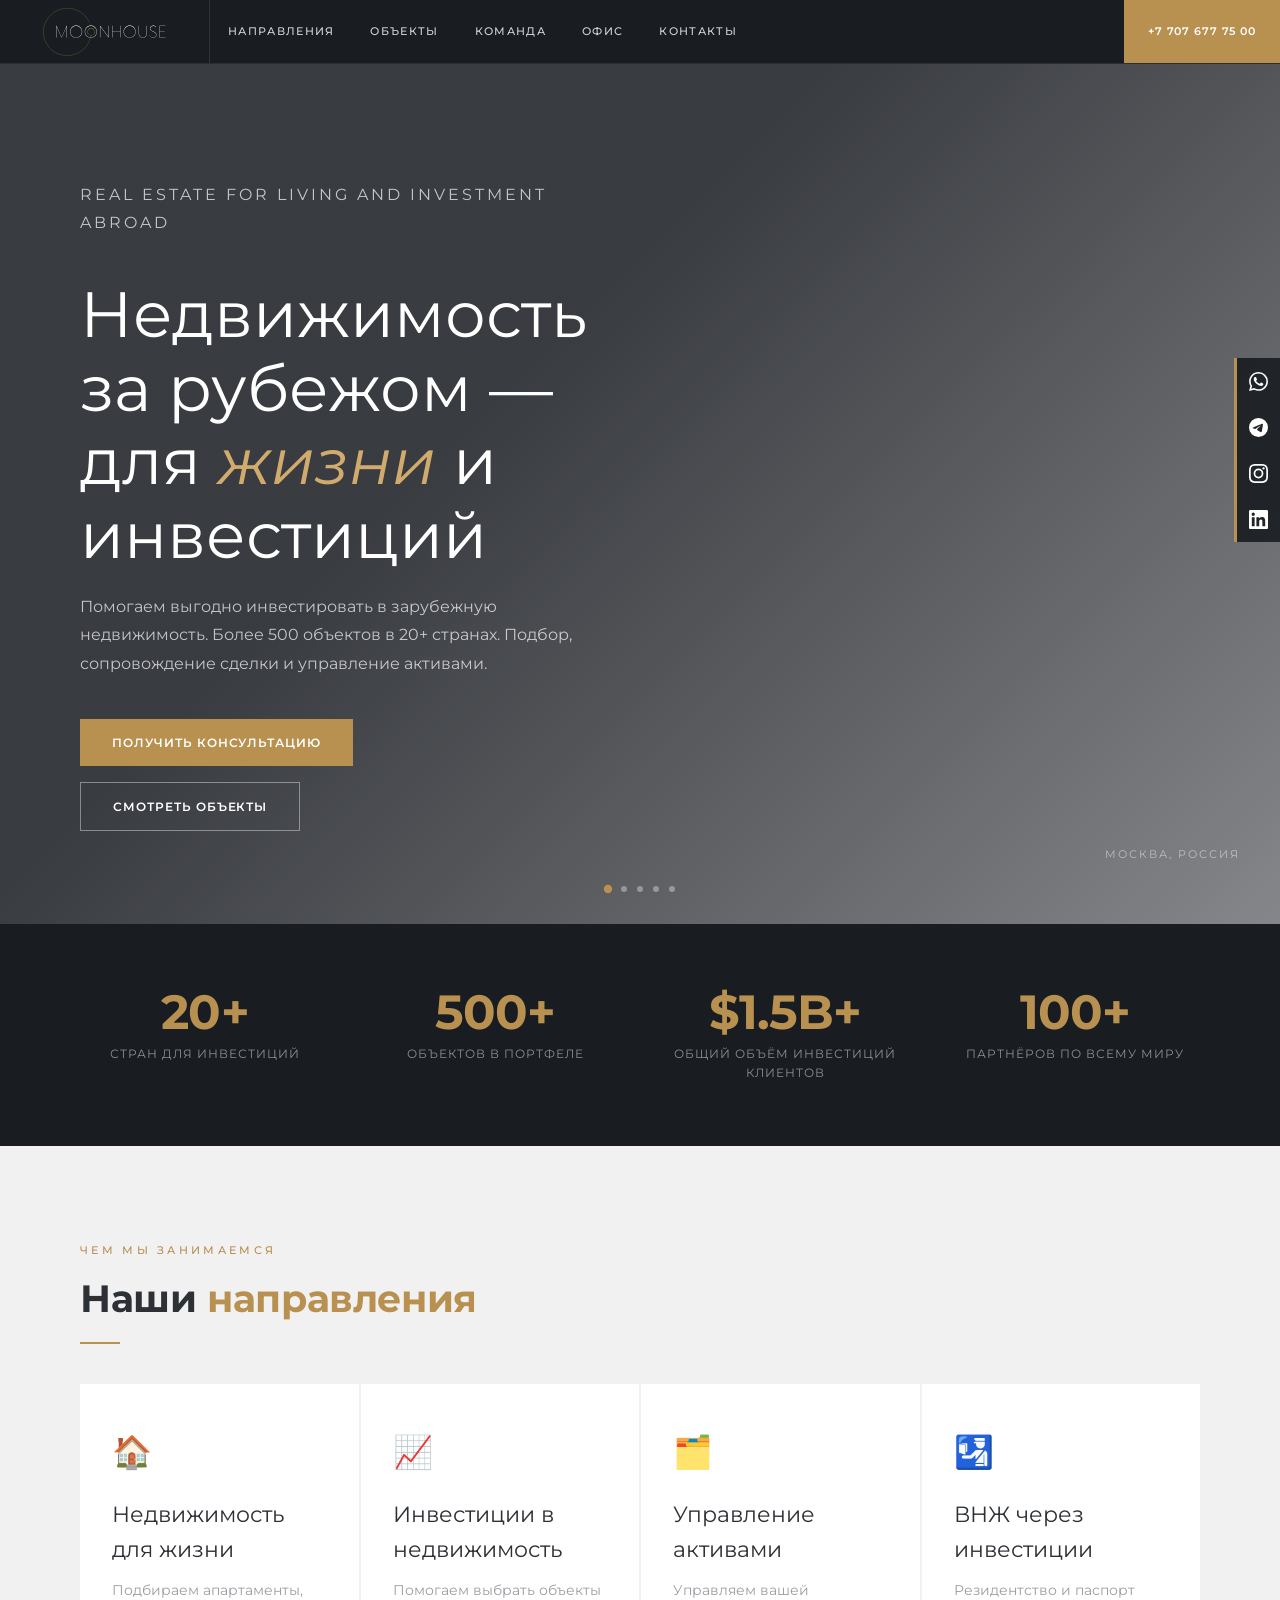
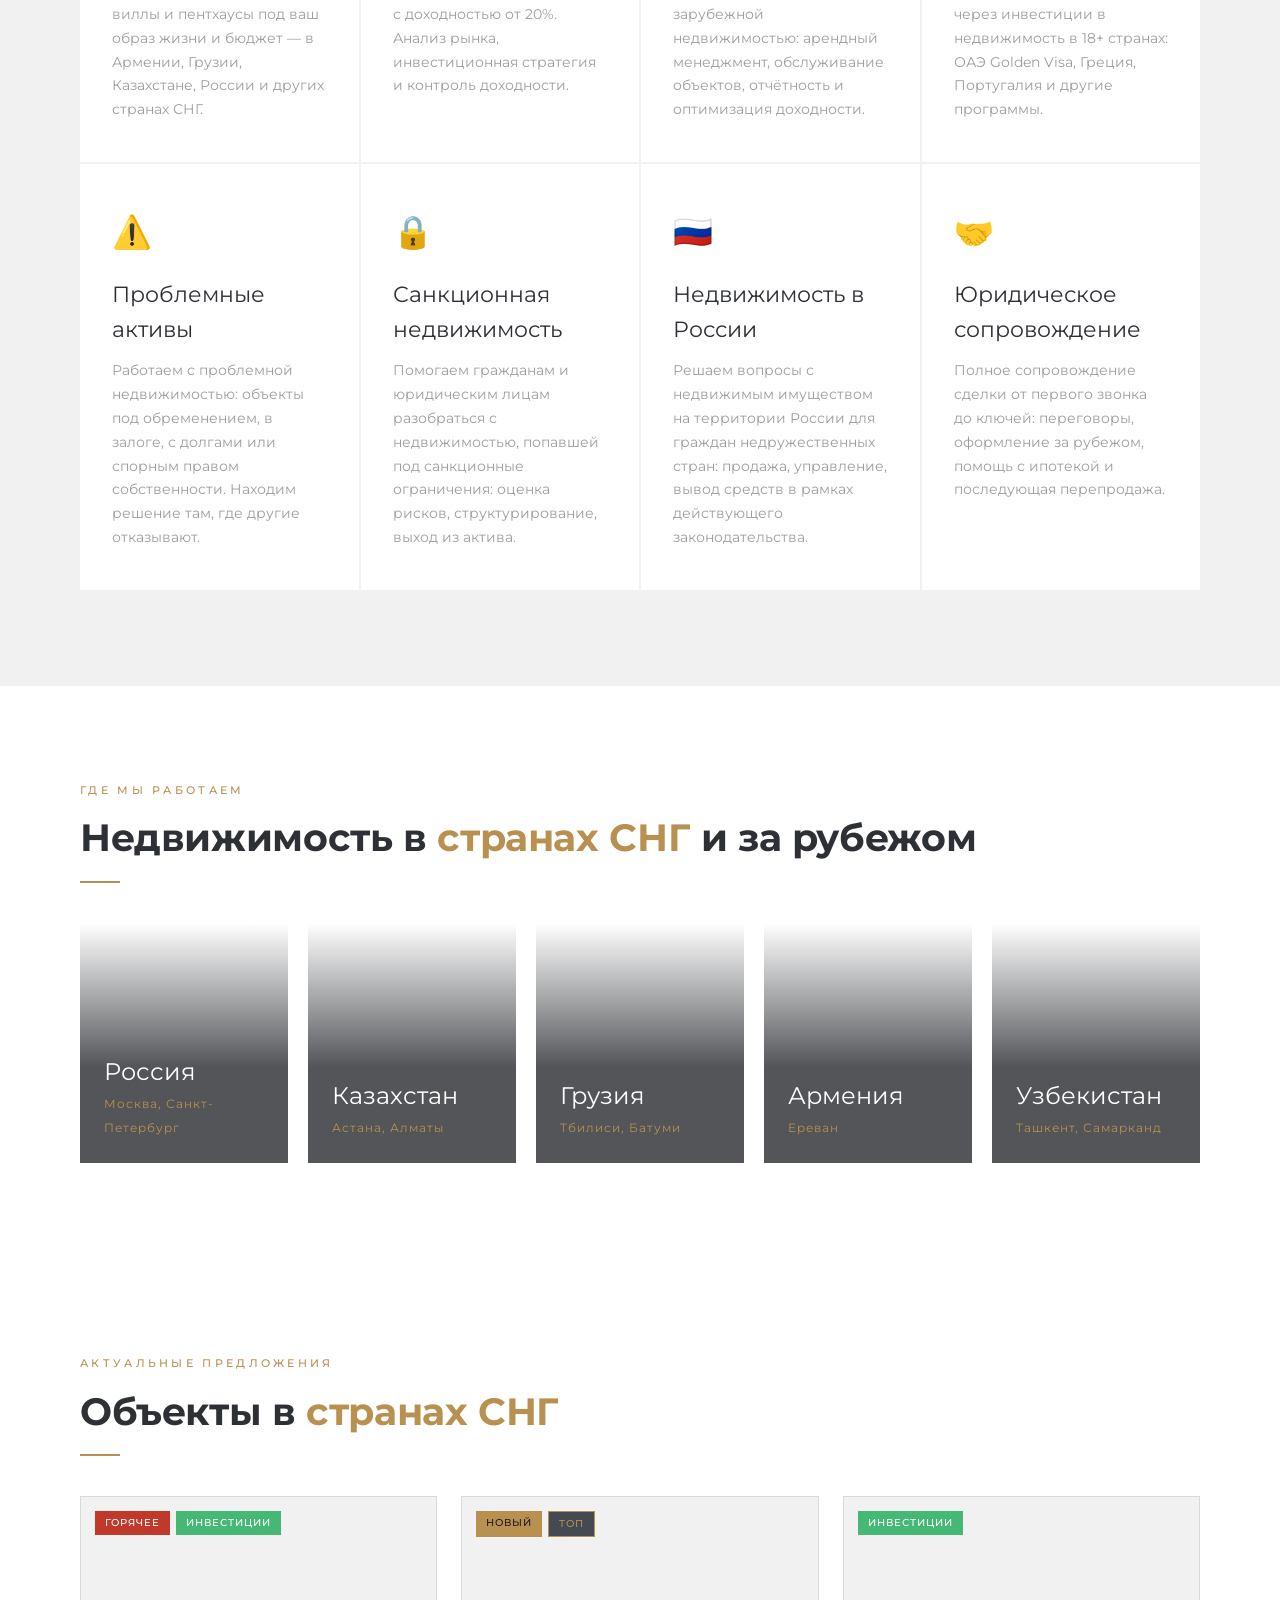
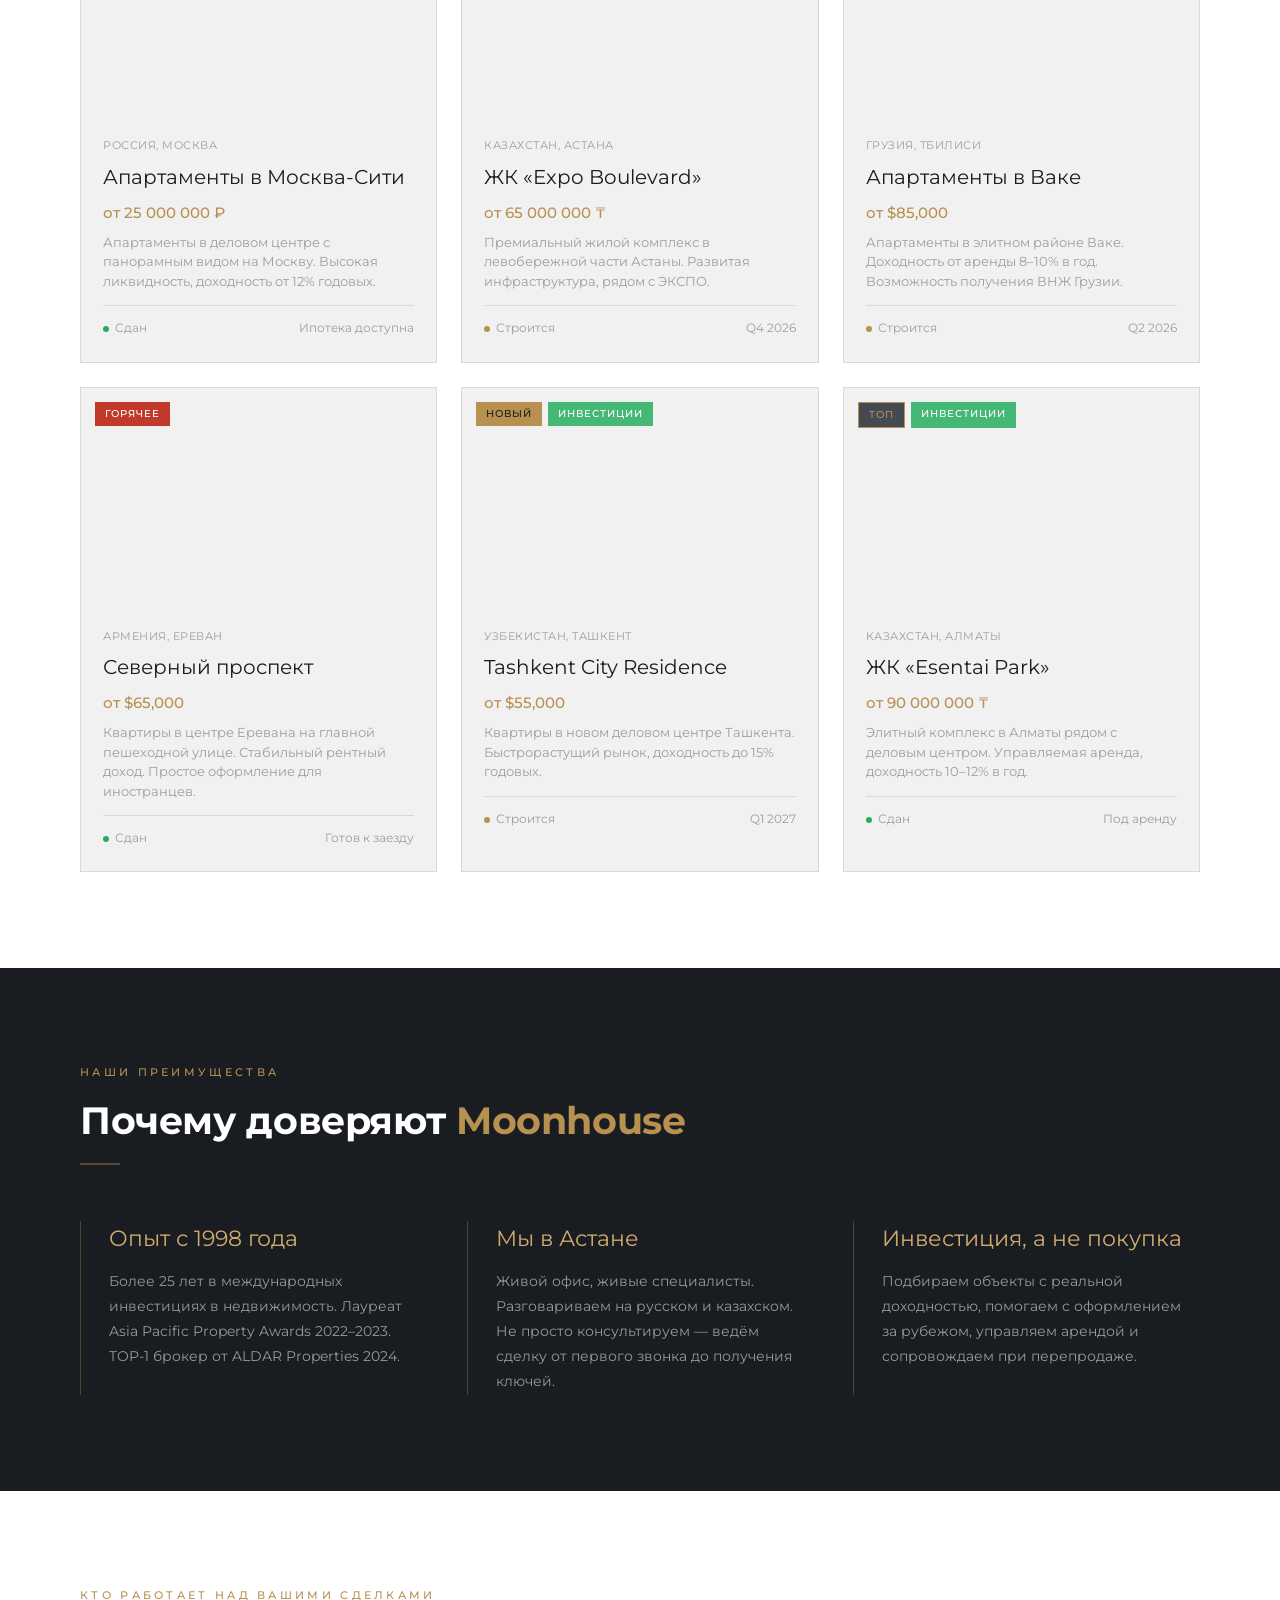
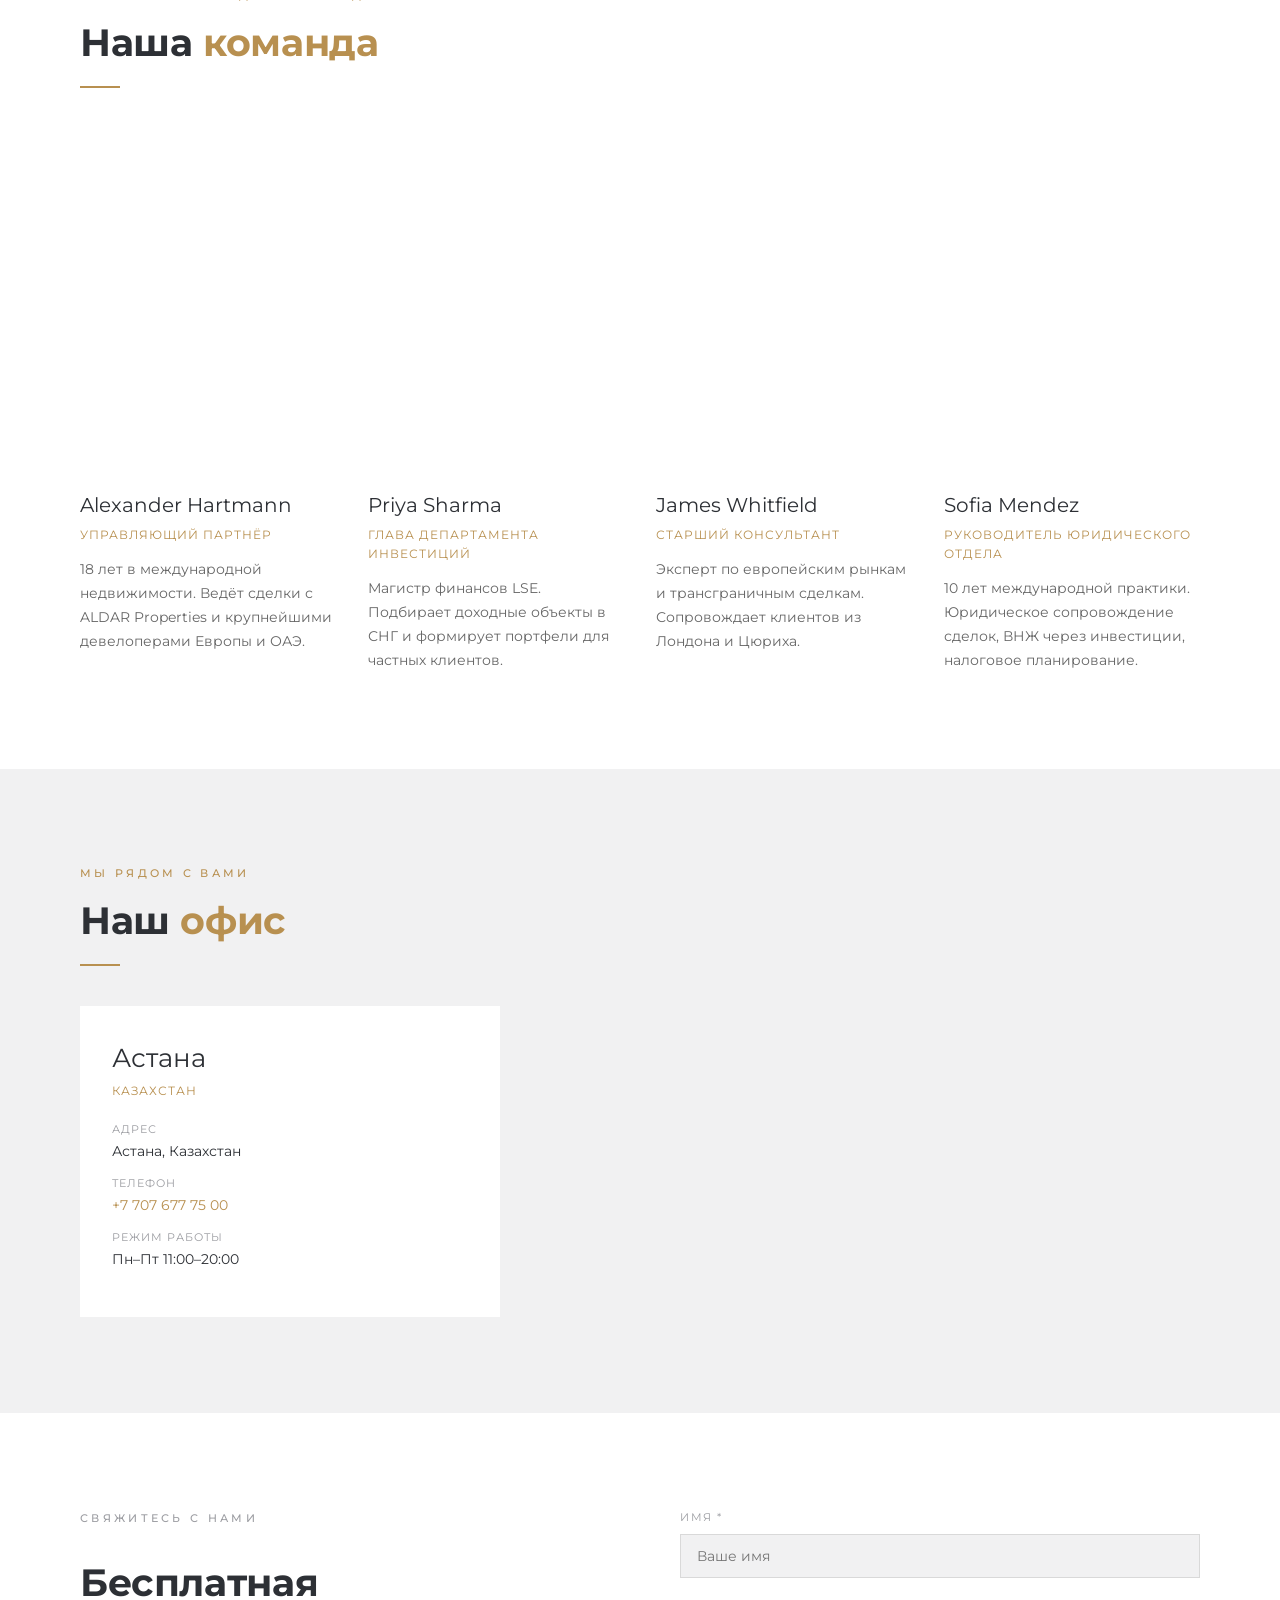
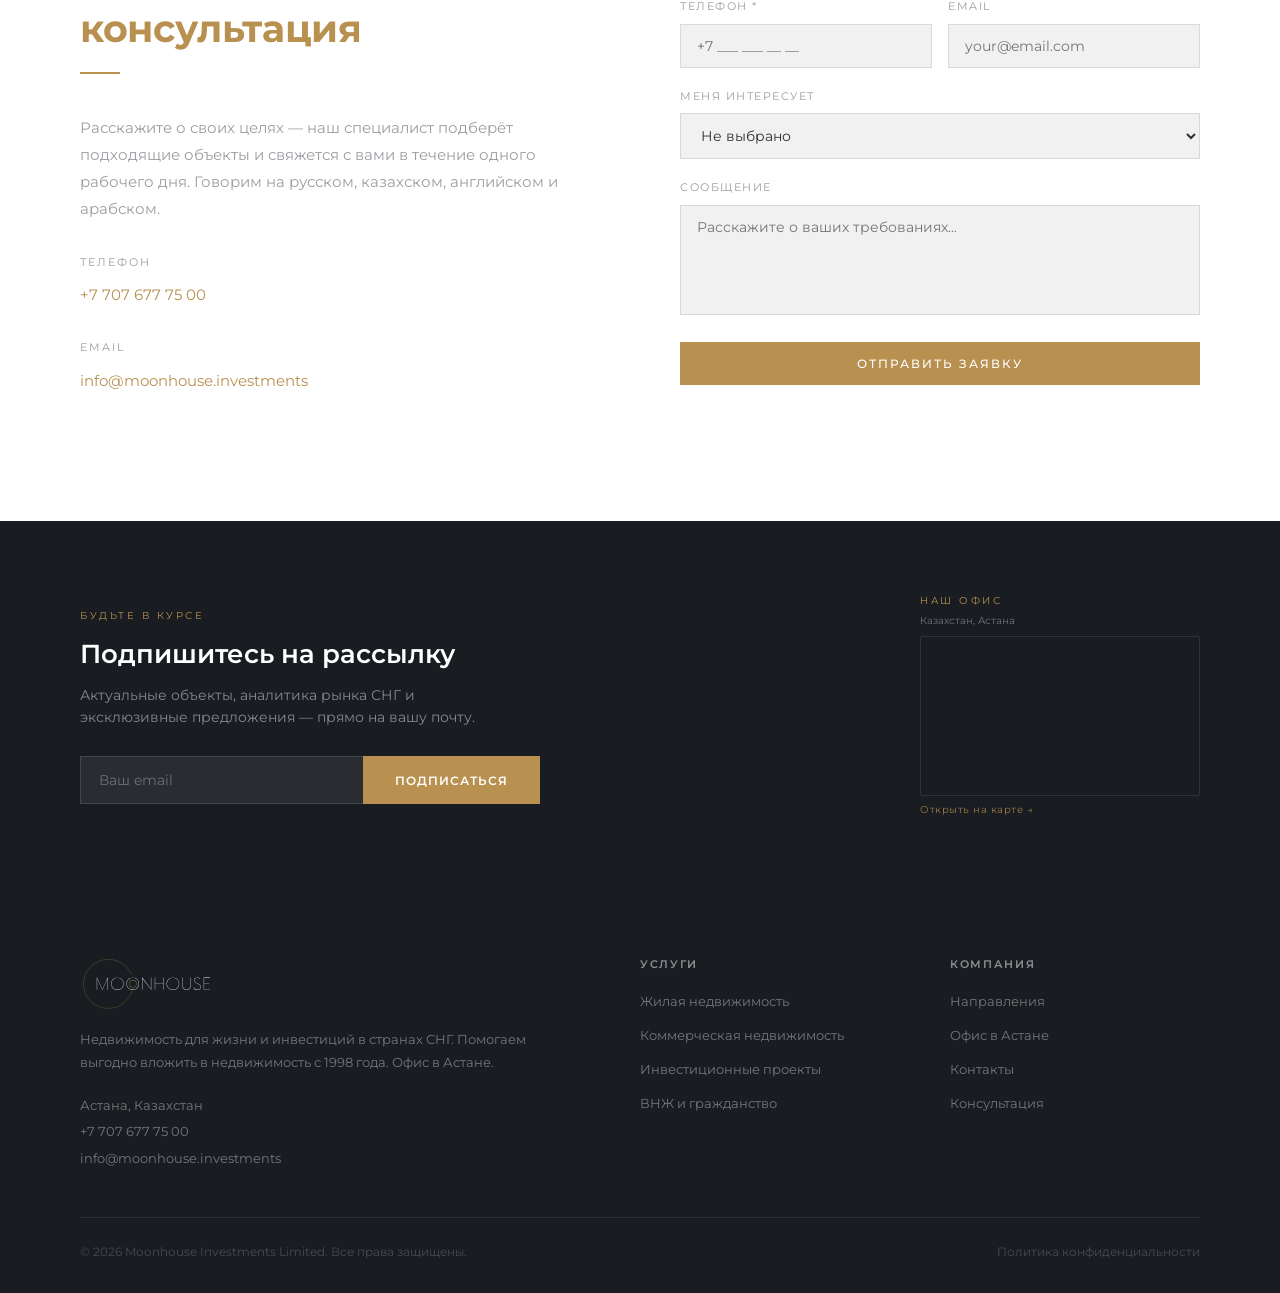
==== commit 49c3c932: "Add files via upload" ====
--- a/index.html
+++ b/index.html
@@ -15,6 +15,7 @@
   <ul class="nav-links" id="navLinks">
     <li><a href="#destinations">Направления</a></li>
     <li><a href="#properties">Объекты</a></li>
+    <li><a href="#team">Команда</a></li>
     <li><a href="#offices">Офис</a></li>
     <li><a href="#contact">Контакты</a></li>
   </ul>
@@ -39,7 +40,7 @@
   </a>
 </div>
 
-<!-- HERO -->
+<!-- HERO --> Главный блок на начальном
 <div class="hero">
   <div id="hero-slides"></div>
   <div class="hero-overlay"></div>
@@ -134,7 +135,7 @@
   <div class="divider"></div>
   <div class="dest-grid">
     <a href="country-russia.html" class="dest-card">
-      <div class="dest-bg" style="background-image:url('https://images.unsplash.com/photo-1513326738677-b964603b136d?w=600&q=70')"></div>
+      <div class="dest-bg" style="background-image:url('images/pexels-siarhei-nester-318033361-33542588.jpg')"></div>
       <div class="dest-overlay"></div>
       <div class="dest-info">
         <span class="dest-name">Россия</span>
@@ -142,7 +143,7 @@
       </div>
     </a>
     <a href="country-kazakhstan.html" class="dest-card">
-      <div class="dest-bg" style="background-image:url('https://images.unsplash.com/photo-1557841066-eefe351308b3?w=600&q=70')"></div>
+      <div class="dest-bg" style="background-image:url('images/pexels-valeria-drozdova-2148646707-34814717.jpg')"></div>
       <div class="dest-overlay"></div>
       <div class="dest-info">
         <span class="dest-name">Казахстан</span>
@@ -150,7 +151,7 @@
       </div>
     </a>
     <a href="country-georgia.html" class="dest-card">
-      <div class="dest-bg" style="background-image:url('https://images.unsplash.com/photo-1565008576549-57569a49371d?w=600&q=70')"></div>
+      <div class="dest-bg" style="background-image:url('images/pexels-kelly-19063143.jpg')"></div>
       <div class="dest-overlay"></div>
       <div class="dest-info">
         <span class="dest-name">Грузия</span>
@@ -158,7 +159,7 @@
       </div>
     </a>
     <a href="country-armenia.html" class="dest-card">
-      <div class="dest-bg" style="background-image:url('https://images.pexels.com/photos/35185040/pexels-photo-35185040.jpeg?auto=compress&cs=tinysrgb&w=600')"></div>
+      <div class="dest-bg" style="background-image:url('images/pexels-paul-5937660.jpg')"></div>
       <div class="dest-overlay"></div>
       <div class="dest-info">
         <span class="dest-name">Армения</span>
@@ -166,7 +167,7 @@
       </div>
     </a>
     <a href="country-uzbekistan.html" class="dest-card">
-      <div class="dest-bg" style="background-image:url('https://images.unsplash.com/photo-1596484552834-6a58f850e0a1?w=600&q=70')"></div>
+      <div class="dest-bg" style="background-image:url('images/pexels-ahmet-hilmi-ermis-480844837-32037638.jpg')"></div>
       <div class="dest-overlay"></div>
       <div class="dest-info">
         <span class="dest-name">Узбекистан</span>
@@ -184,7 +185,7 @@
   <div class="props-grid">
 
     <a href="property-moscow.html" class="prop-card prop-card-link">
-      <div class="prop-img" style="background-image:url('https://images.unsplash.com/photo-1513326738677-b964603b136d?w=600&q=75')">
+      <div class="prop-img" style="background-image:url('https://images.unsplash.com/photo-1502672260266-1c1ef2d93688?w=900&q=80')">
         <div class="prop-badges">
           <span class="badge badge-hot">Горячее</span>
           <span class="badge badge-invest">Инвестиции</span>
@@ -203,7 +204,7 @@
     </a>
 
     <a href="property-astana.html" class="prop-card prop-card-link">
-      <div class="prop-img" style="background-image:url('https://images.unsplash.com/photo-1557841066-eefe351308b3?w=600&q=75')">
+      <div class="prop-img" style="background-image:url('https://images.unsplash.com/photo-1600210492486-724fe5c67fb0?w=900&q=80')">
         <div class="prop-badges">
           <span class="badge badge-new">Новый</span>
           <span class="badge badge-top">Топ</span>
@@ -222,7 +223,7 @@
     </a>
 
     <a href="property-tbilisi.html" class="prop-card prop-card-link">
-      <div class="prop-img" style="background-image:url('https://images.unsplash.com/photo-1565008576549-57569a49371d?w=600&q=75')">
+      <div class="prop-img" style="background-image:url('https://images.unsplash.com/photo-1560448204-e02f11c3d0e2?w=900&q=80')">
         <div class="prop-badges">
           <span class="badge badge-invest">Инвестиции</span>
         </div>
@@ -240,7 +241,7 @@
     </a>
 
     <a href="property-yerevan.html" class="prop-card prop-card-link">
-      <div class="prop-img" style="background-image:url('https://images.pexels.com/photos/35185040/pexels-photo-35185040.jpeg?auto=compress&cs=tinysrgb&w=600')">
+      <div class="prop-img" style="background-image:url('https://images.unsplash.com/photo-1600596542815-ffad4c1539a9?w=900&q=80')">
         <div class="prop-badges">
           <span class="badge badge-hot">Горячее</span>
         </div>
@@ -258,7 +259,7 @@
     </a>
 
     <a href="property-tashkent.html" class="prop-card prop-card-link">
-      <div class="prop-img" style="background-image:url('https://images.unsplash.com/photo-1596484552834-6a58f850e0a1?w=600&q=75')">
+      <div class="prop-img" style="background-image:url('https://images.unsplash.com/photo-1522708323590-d24dbb6b0267?w=900&q=80')">
         <div class="prop-badges">
           <span class="badge badge-new">Новый</span>
           <span class="badge badge-invest">Инвестиции</span>
@@ -277,7 +278,7 @@
     </a>
 
     <a href="property-almaty.html" class="prop-card prop-card-link">
-      <div class="prop-img" style="background-image:url('https://images.unsplash.com/photo-1560448204-e02f11c3d0e2?w=600&q=75')">
+      <div class="prop-img" style="background-image:url('https://images.unsplash.com/photo-1493809842364-78817add7ffb?w=900&q=80')">
         <div class="prop-badges">
           <span class="badge badge-top">Топ</span>
           <span class="badge badge-invest">Инвестиции</span>
@@ -315,6 +316,39 @@
     <div class="why-item">
       <h3>Инвестиция, а не покупка</h3>
       <p>Подбираем объекты с реальной доходностью, помогаем с оформлением за рубежом, управляем арендой и сопровождаем при перепродаже.</p>
+    </div>
+  </div>
+</section>
+
+<!-- TEAM -->
+<section class="team" id="team">
+  <p class="section-label">Кто работает над вашими сделками</p>
+  <h2 class="section-title">Наша <em>команда</em></h2>
+  <div class="divider"></div>
+  <div class="team-grid">
+    <div class="team-card">
+      <div class="team-photo" style="background-image:url('https://images.unsplash.com/photo-1560250097-0b93528c311a?w=600&q=80')"></div>
+      <p class="team-name">Alexander Hartmann</p>
+      <p class="team-role">Управляющий партнёр</p>
+      <p class="team-bio">18 лет в международной недвижимости. Ведёт сделки с ALDAR Properties и крупнейшими девелоперами Европы и ОАЭ.</p>
+    </div>
+    <div class="team-card">
+      <div class="team-photo" style="background-image:url('https://images.unsplash.com/photo-1580489944761-15a19d654956?w=600&q=80')"></div>
+      <p class="team-name">Priya Sharma</p>
+      <p class="team-role">Глава департамента инвестиций</p>
+      <p class="team-bio">Магистр финансов LSE. Подбирает доходные объекты в СНГ и формирует портфели для частных клиентов.</p>
+    </div>
+    <div class="team-card">
+      <div class="team-photo" style="background-image:url('https://www.avcr.cz/export/sites/avcr.cz/.content/galerie-obrazku/medailonky/prof.-RNDr.-Radomir-Panek-Ph.D.jpg')"></div>
+      <p class="team-name">James Whitfield</p>
+      <p class="team-role">Старший консультант</p>
+      <p class="team-bio">Эксперт по европейским рынкам и трансграничным сделкам. Сопровождает клиентов из Лондона и Цюриха.</p>
+    </div>
+    <div class="team-card">
+      <div class="team-photo" style="background-image:url('https://images.unsplash.com/photo-1573497019940-1c28c88b4f3e?w=600&q=80')"></div>
+      <p class="team-name">Sofia Mendez</p>
+      <p class="team-role">Руководитель юридического отдела</p>
+      <p class="team-bio">10 лет международной практики. Юридическое сопровождение сделок, ВНЖ через инвестиции, налоговое планирование.</p>
     </div>
   </div>
 </section>
@@ -361,7 +395,7 @@
         <a href="mailto:info@moonhouse.investments">info@moonhouse.investments</a>
       </div>
     </div>
-    <div class="contact-form">
+    <form class="contact-form" id="contactForm" onsubmit="return false;">
       <div class="form-group">
         <label>Имя *</label>
         <input type="text" placeholder="Ваше имя">
@@ -394,8 +428,8 @@
         <label>Сообщение</label>
         <textarea placeholder="Расскажите о ваших требованиях..."></textarea>
       </div>
-      <button class="form-submit">Отправить заявку</button>
-    </div>
+      <button type="submit" class="form-submit">Отправить заявку</button>
+    </form>
   </div>
 </section>
 
@@ -407,7 +441,7 @@
       <h2 class="newsletter-title">Подпишитесь на рассылку</h2>
       <p class="newsletter-sub">Актуальные объекты, аналитика рынка СНГ и эксклюзивные предложения — прямо на вашу почту.</p>
     </div>
-    <form class="newsletter-form" onsubmit="return false;">
+    <form class="newsletter-form" id="newsletterForm" onsubmit="return false;">
       <input type="email" class="newsletter-input" placeholder="Ваш email">
       <button type="submit" class="btn-gold">Подписаться</button>
     </form>
@@ -460,6 +494,7 @@
   </div>
 </footer>
 
+<div id="toast" class="toast"></div>
 <script src="app.js"></script>
 </body>
 </html>
--- a/style.css
+++ b/style.css
@@ -620,6 +620,49 @@
   transition: background 0.2s;
 }
 .form-submit:hover { background: var(--gold-light); }
+
+/* ── TEAM ── */
+.team {
+  background: var(--white);
+  padding: 96px 80px;
+}
+.team-grid {
+  display: grid;
+  grid-template-columns: repeat(4, 1fr);
+  gap: 32px;
+  margin-top: 24px;
+}
+.team-card {
+  display: flex;
+  flex-direction: column;
+}
+.team-photo {
+  width: 100%;
+  aspect-ratio: 3 / 4;
+  background-size: cover;
+  background-position: center top;
+  background-color: var(--white);
+  margin-bottom: 20px;
+}
+.team-name {
+  font-family: 'Montserrat', sans-serif;
+  font-size: 20px;
+  font-weight: 400;
+  color: var(--text);
+  margin-bottom: 4px;
+}
+.team-role {
+  font-size: 12px;
+  letter-spacing: 1px;
+  text-transform: uppercase;
+  color: var(--gold);
+  margin-bottom: 14px;
+}
+.team-bio {
+  font-size: 14px;
+  color: rgba(0,0,0,0.6);
+  line-height: 1.7;
+}
 
 /* ── OFFICES ── */
 .offices {
@@ -890,6 +933,9 @@
   .dest-grid { grid-template-columns: 1fr 1fr; }
   .why { padding: 64px 20px; }
   .why-grid { grid-template-columns: 1fr; gap: 24px; }
+  .team { padding: 64px 20px; }
+  .team-grid { grid-template-columns: 1fr 1fr; gap: 24px; }
+  .team-photo { aspect-ratio: 4 / 5; }
   .properties { padding: 64px 20px; }
   .props-grid { grid-template-columns: 1fr; }
   .contact { padding: 64px 20px; }
@@ -1131,12 +1177,13 @@
 @media (max-width: 580px) {
   nav { height: 60px; }
   .hero { padding-top: 60px; }
-  .hero-label { right: 16px; bottom: 56px; }
+  .hero-label { right: 16px; bottom: 56px; font-size: 11px; }
   .hero-dots { bottom: 24px; }
   .hero-content { padding: 40px 16px; }
   .hero h1 { font-size: clamp(30px, 8vw, 44px); }
   .hero-btns { flex-direction: column; align-items: flex-start; }
   .hero-btns a { width: 100%; text-align: center; }
+  .section-title { font-size: clamp(22px, 6vw, 30px); }
   .stats { padding: 36px 16px; }
   .stats-grid { grid-template-columns: repeat(2, 1fr); gap: 20px; }
   .stat-num { font-size: 36px; }
@@ -1145,16 +1192,70 @@
   .destinations { padding: 48px 16px; }
   .dest-grid { grid-template-columns: 1fr; }
   .why { padding: 48px 16px; }
+  .team { padding: 48px 16px; }
+  .team-grid { grid-template-columns: 1fr; gap: 28px; }
+  .team-photo { aspect-ratio: 4 / 5; }
+  .team-card { max-width: 360px; margin: 0 auto; width: 100%; }
   .contact { padding: 48px 16px; }
   .form-row { grid-template-columns: 1fr; }
+  .form-group input,
+  .form-group select,
+  .form-group textarea { font-size: 16px; }
   .offices { padding: 48px 16px; }
+  .office-card { padding: 24px; }
+  .office-city { font-size: 22px; }
+  .country-facts { grid-template-columns: 1fr 1fr; gap: 10px; }
+  .country-fact { padding: 14px 12px; }
+  .country-fact strong { font-size: 16px; }
+  .page-hero { height: 320px; padding-top: 60px; }
+  .page-hero-content { padding: 0 16px 28px; }
+  .page-hero-content h1 { font-size: clamp(24px, 7vw, 34px); }
   footer { padding: 40px 16px 20px; }
   .footer-bottom { flex-direction: column; gap: 8px; }
   .logo img { height: 40px; }
   .props-grid { grid-template-columns: 1fr; }
   .newsletter-section { padding: 40px 16px; gap: 24px; }
+  .newsletter-title { font-size: 24px; }
   .newsletter-form { flex-direction: column; }
-  .newsletter-input { border-right: 1px solid rgba(255,255,255,0.12); border-bottom: none; }
+  .newsletter-input { border-right: 1px solid rgba(255,255,255,0.12); border-bottom: none; font-size: 16px; }
   .newsletter-form .btn-gold { width: 100%; text-align: center; }
   .footer-map-box iframe { height: 140px; }
 }
+
+/* ── TOAST ── */
+.toast {
+  position: fixed;
+  left: 50%;
+  bottom: 40px;
+  transform: translate(-50%, 20px);
+  background: var(--dark, #111);
+  color: #fff;
+  padding: 16px 28px;
+  font-size: 14px;
+  letter-spacing: 0.5px;
+  border-left: 3px solid var(--gold, #b89050);
+  box-shadow: 0 12px 40px rgba(0,0,0,0.25);
+  opacity: 0;
+  pointer-events: none;
+  transition: opacity 0.3s ease, transform 0.3s ease;
+  z-index: 9999;
+  max-width: calc(100vw - 32px);
+  text-align: center;
+}
+.toast.show {
+  opacity: 1;
+  transform: translate(-50%, 0);
+}
+@media (max-width: 580px) {
+  .toast {
+    left: 16px;
+    right: 16px;
+    transform: translate(0, 20px);
+    bottom: 24px;
+    padding: 14px 18px;
+    font-size: 13px;
+    line-height: 1.4;
+    max-width: none;
+  }
+  .toast.show { transform: translate(0, 0); }
+}
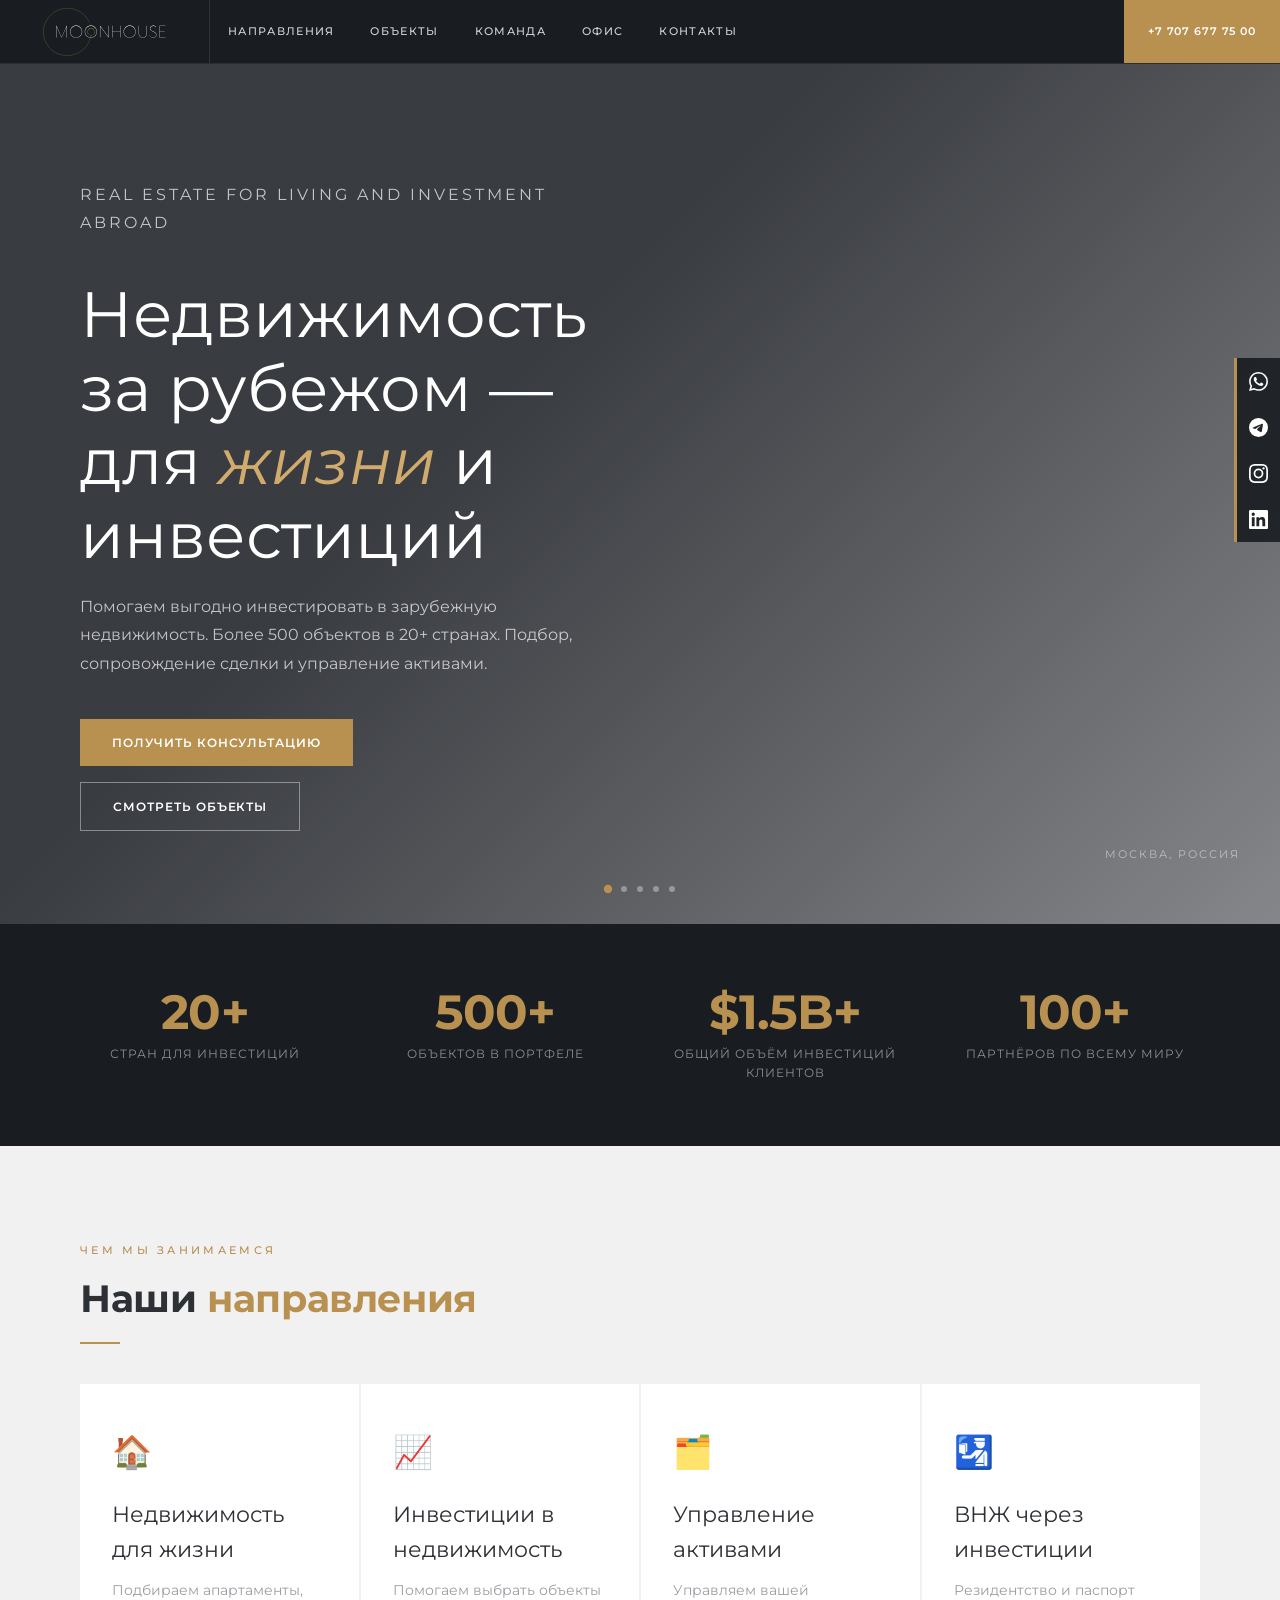
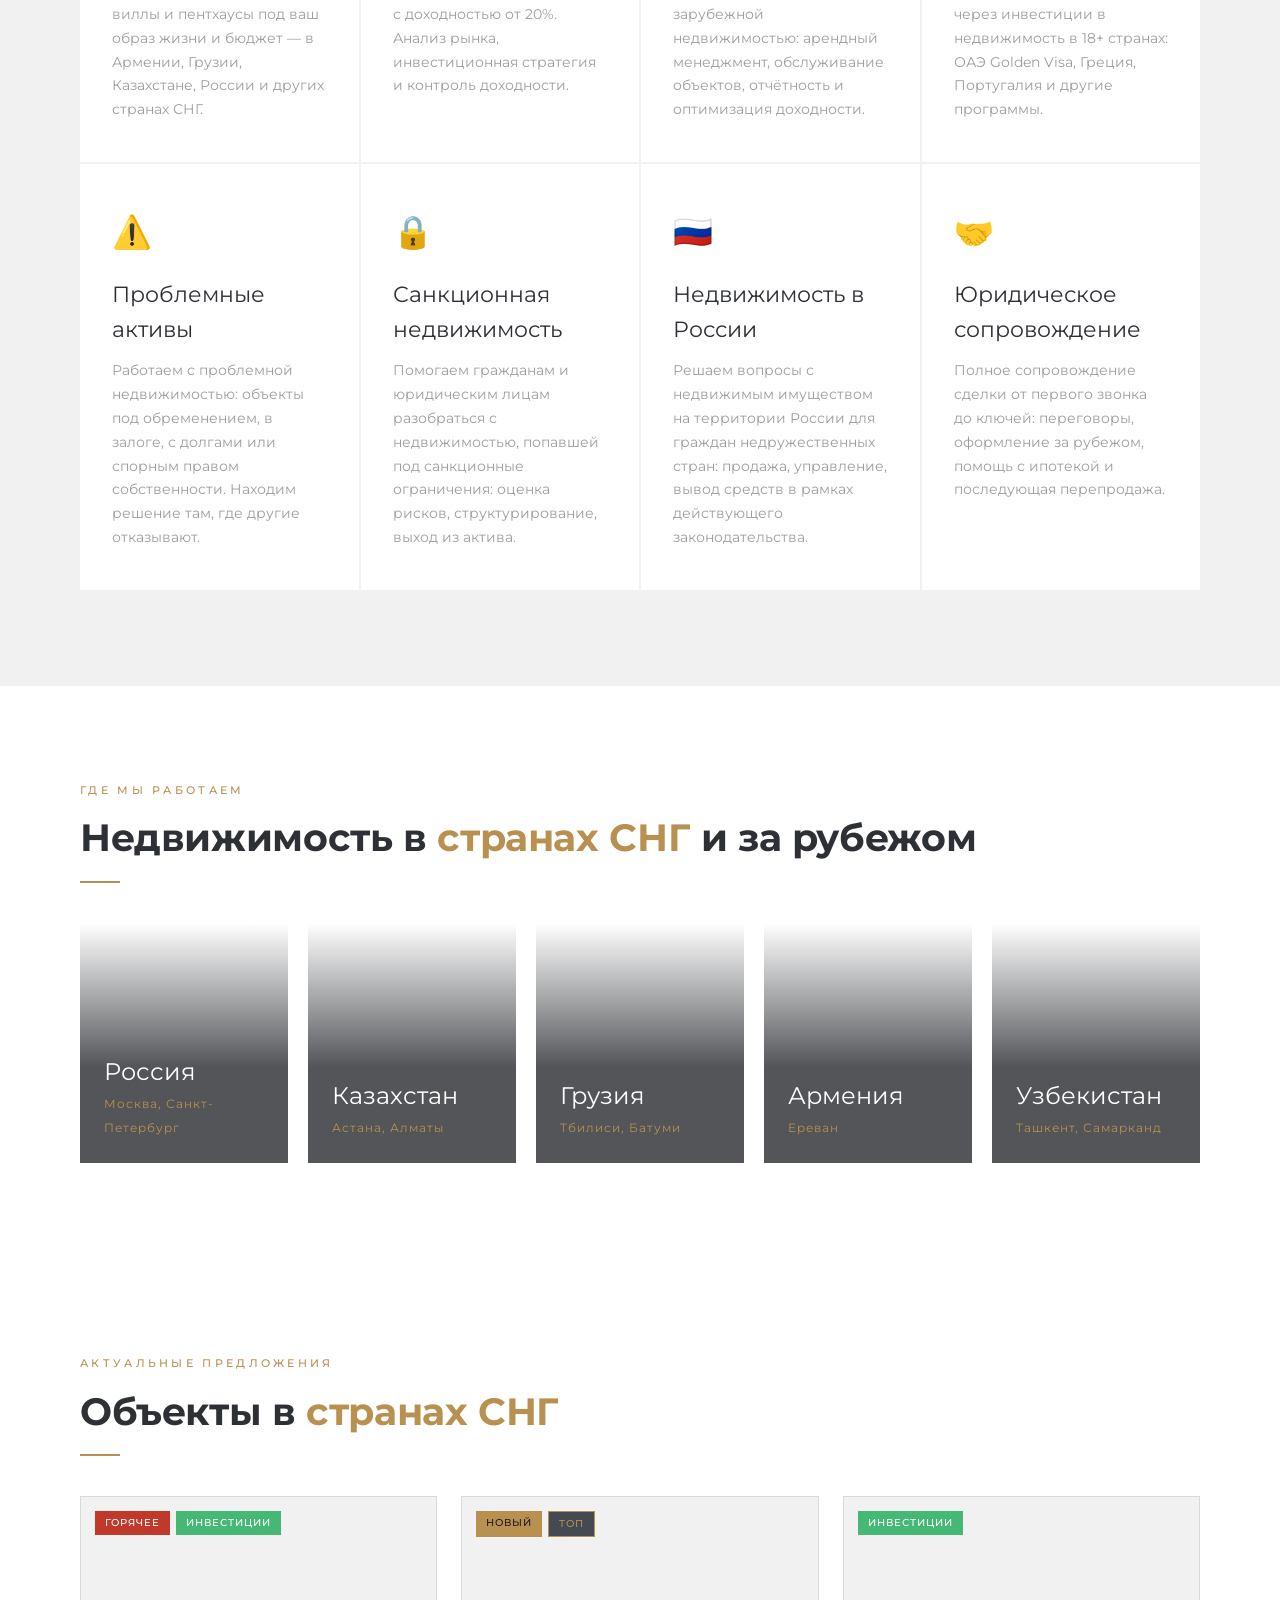
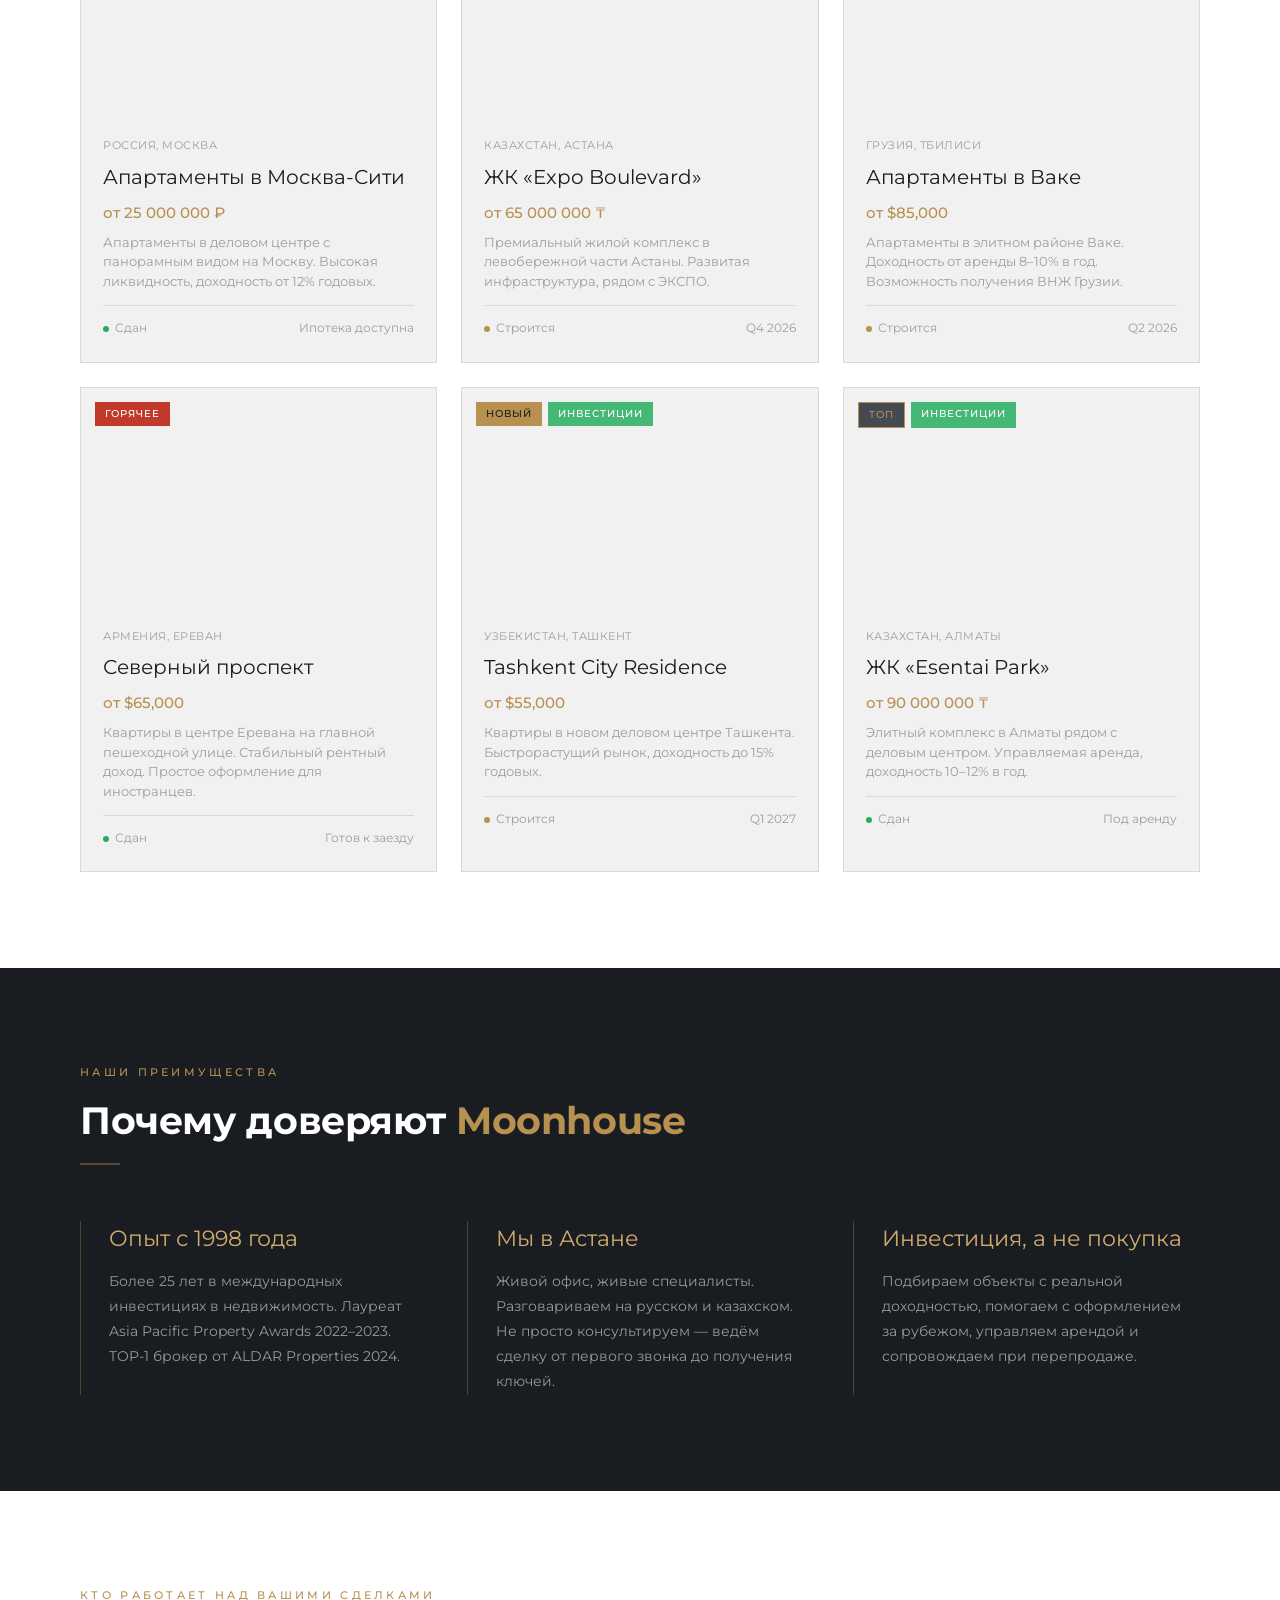
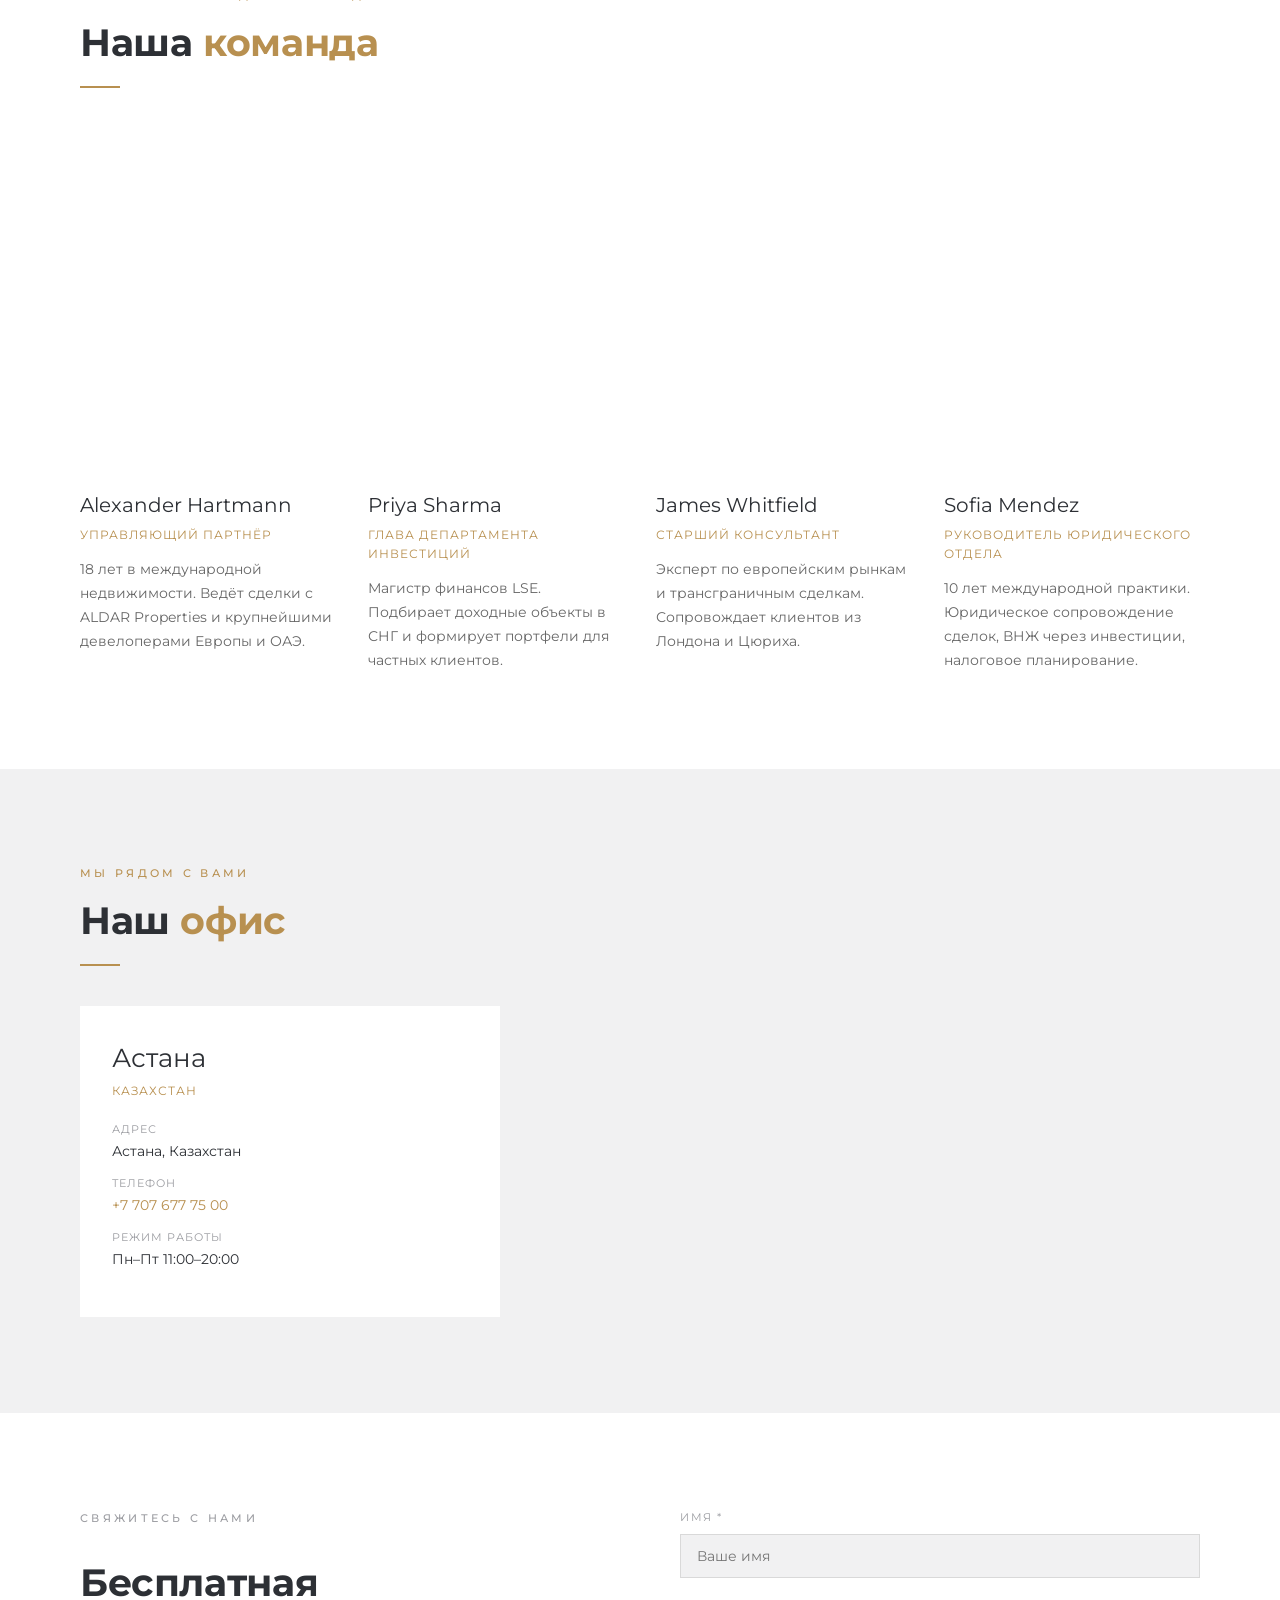
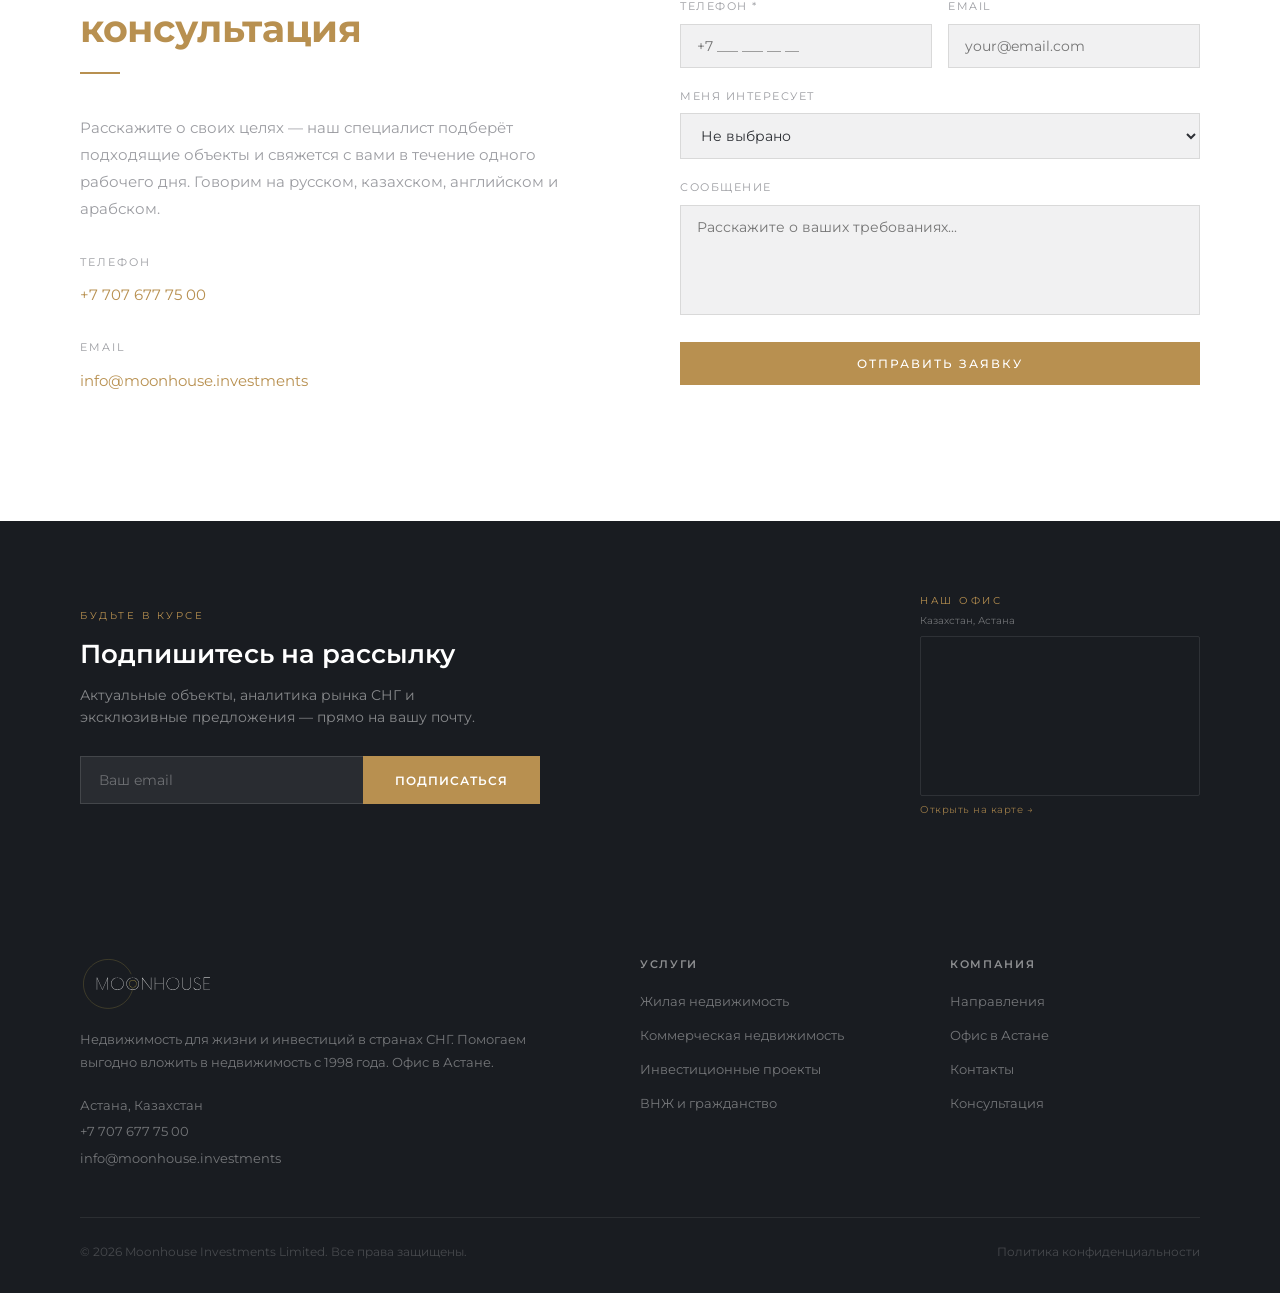
==== commit 9b588a81: "Add files via upload" ====
--- a/index.html
+++ b/index.html
@@ -135,7 +135,7 @@
   <div class="divider"></div>
   <div class="dest-grid">
     <a href="country-russia.html" class="dest-card">
-      <div class="dest-bg" style="background-image:url('images/pexels-siarhei-nester-318033361-33542588.jpg')"></div>
+      <div class="dest-bg" style="background-image:url('https://images.pexels.com/photos/33542588/pexels-photo-33542588.jpeg?auto=compress&cs=tinysrgb&w=1600')"></div>
       <div class="dest-overlay"></div>
       <div class="dest-info">
         <span class="dest-name">Россия</span>
@@ -143,7 +143,7 @@
       </div>
     </a>
     <a href="country-kazakhstan.html" class="dest-card">
-      <div class="dest-bg" style="background-image:url('images/pexels-valeria-drozdova-2148646707-34814717.jpg')"></div>
+      <div class="dest-bg" style="background-image:url('https://images.pexels.com/photos/34814717/pexels-photo-34814717.jpeg?auto=compress&cs=tinysrgb&w=1600')"></div>
       <div class="dest-overlay"></div>
       <div class="dest-info">
         <span class="dest-name">Казахстан</span>
@@ -151,7 +151,7 @@
       </div>
     </a>
     <a href="country-georgia.html" class="dest-card">
-      <div class="dest-bg" style="background-image:url('images/pexels-kelly-19063143.jpg')"></div>
+      <div class="dest-bg" style="background-image:url('https://images.pexels.com/photos/19063143/pexels-photo-19063143.jpeg?auto=compress&cs=tinysrgb&w=1600')"></div>
       <div class="dest-overlay"></div>
       <div class="dest-info">
         <span class="dest-name">Грузия</span>
@@ -159,7 +159,7 @@
       </div>
     </a>
     <a href="country-armenia.html" class="dest-card">
-      <div class="dest-bg" style="background-image:url('images/pexels-paul-5937660.jpg')"></div>
+      <div class="dest-bg" style="background-image:url('https://images.pexels.com/photos/5937660/pexels-photo-5937660.jpeg?auto=compress&cs=tinysrgb&w=1600')"></div>
       <div class="dest-overlay"></div>
       <div class="dest-info">
         <span class="dest-name">Армения</span>
@@ -167,7 +167,7 @@
       </div>
     </a>
     <a href="country-uzbekistan.html" class="dest-card">
-      <div class="dest-bg" style="background-image:url('images/pexels-ahmet-hilmi-ermis-480844837-32037638.jpg')"></div>
+      <div class="dest-bg" style="background-image:url('https://images.pexels.com/photos/32037638/pexels-photo-32037638.jpeg?auto=compress&cs=tinysrgb&w=1600')"></div>
       <div class="dest-overlay"></div>
       <div class="dest-info">
         <span class="dest-name">Узбекистан</span>
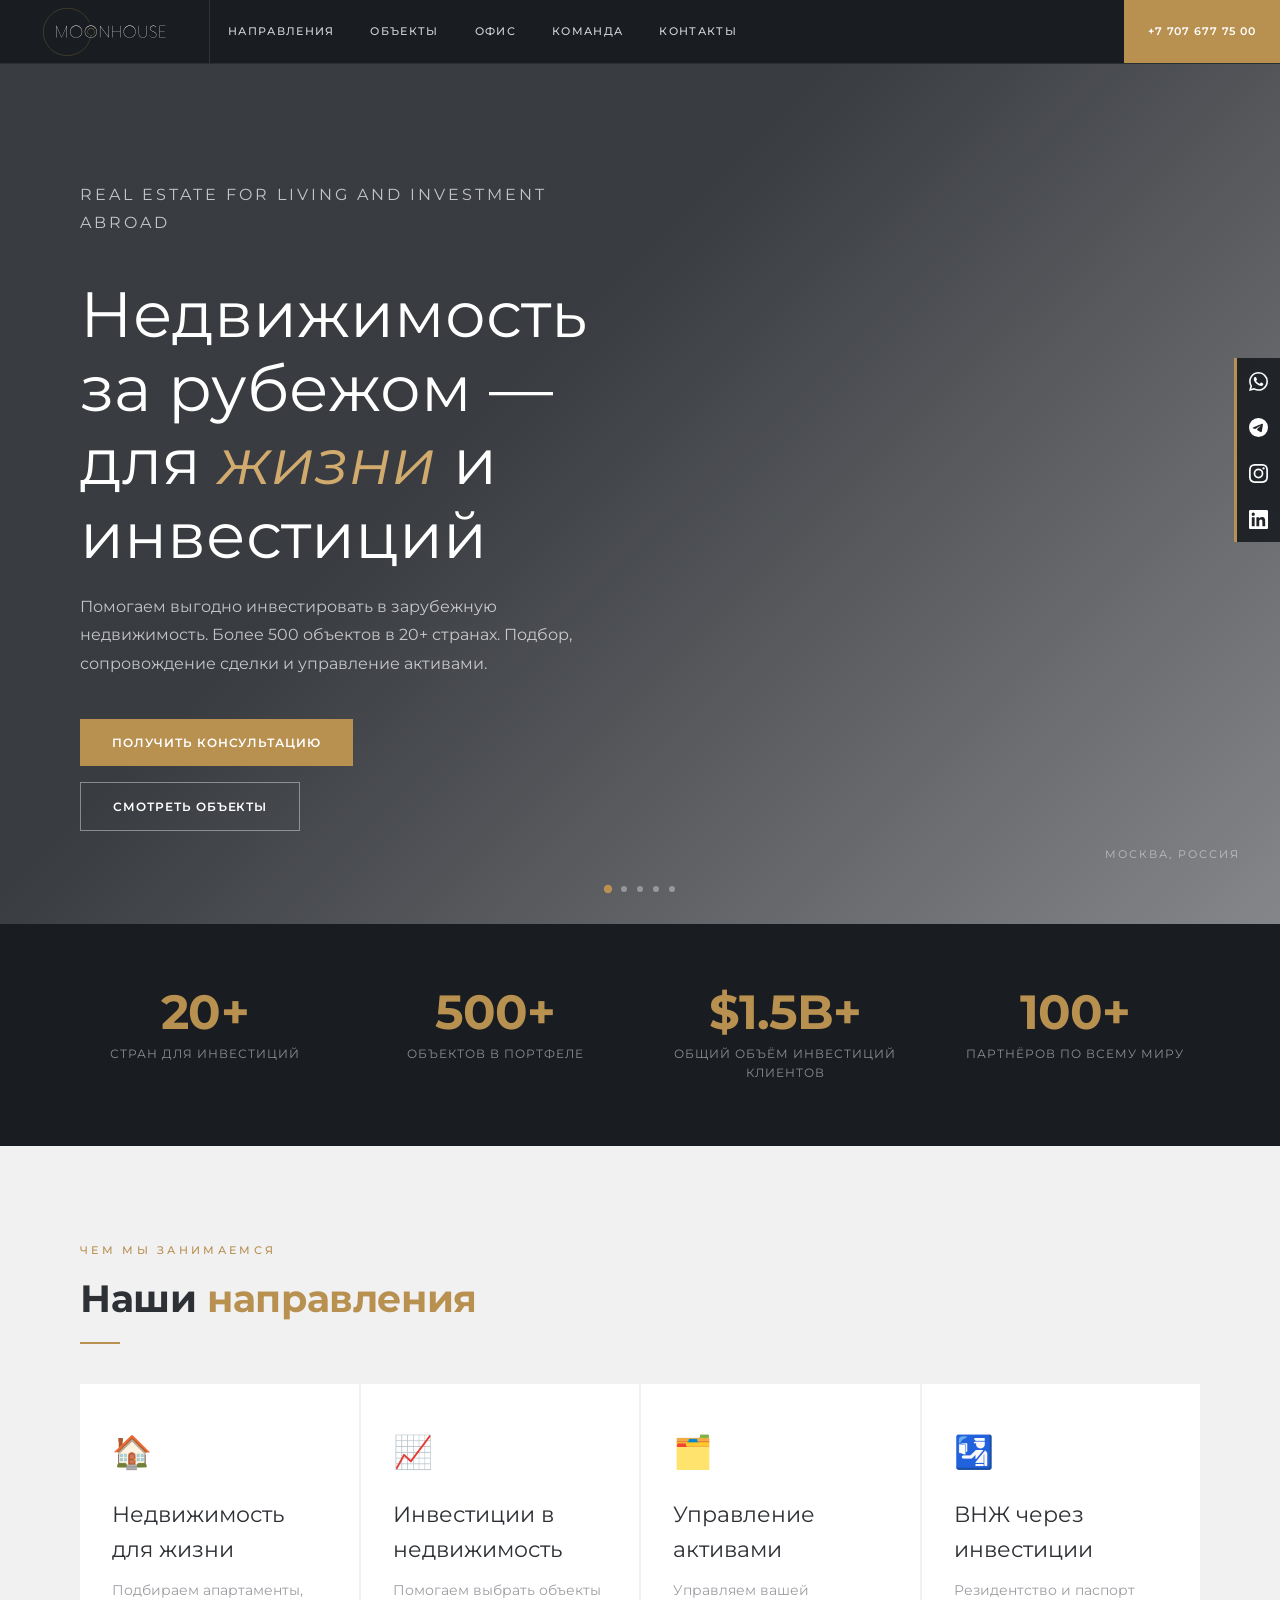
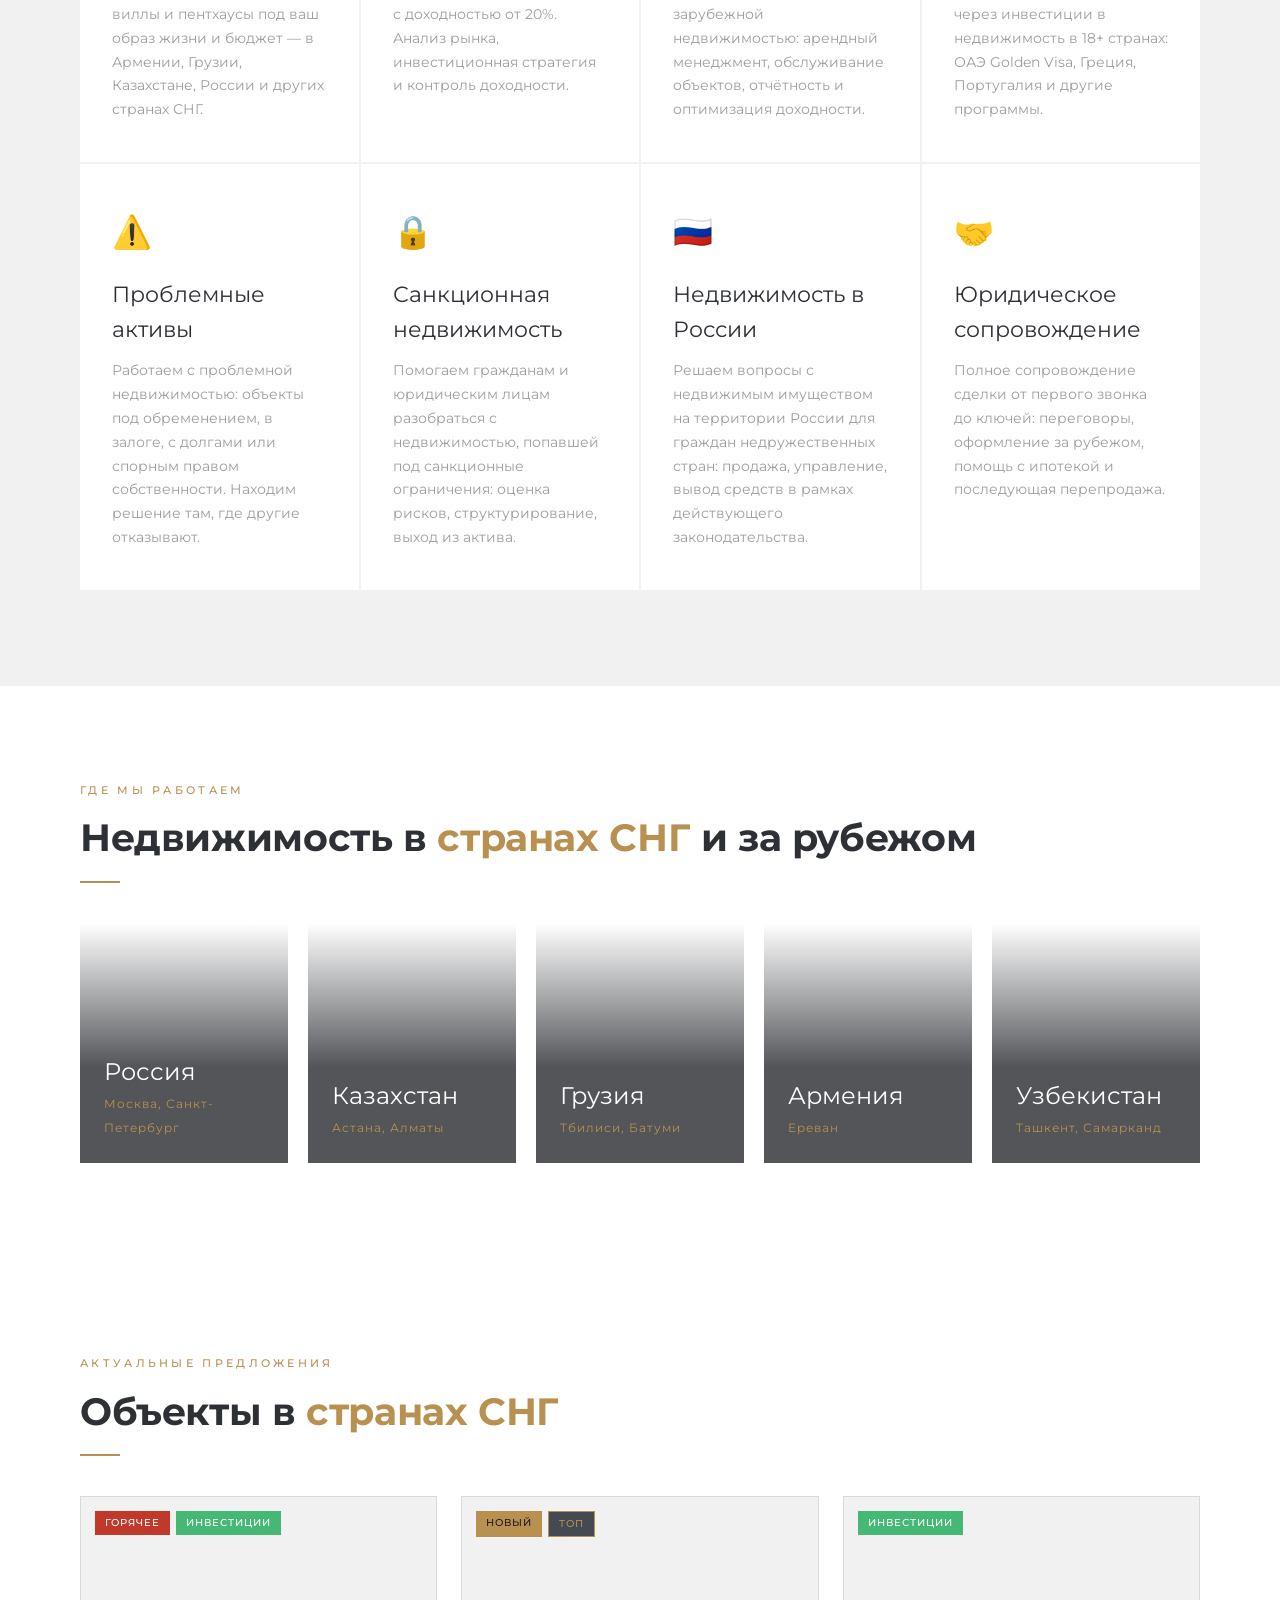
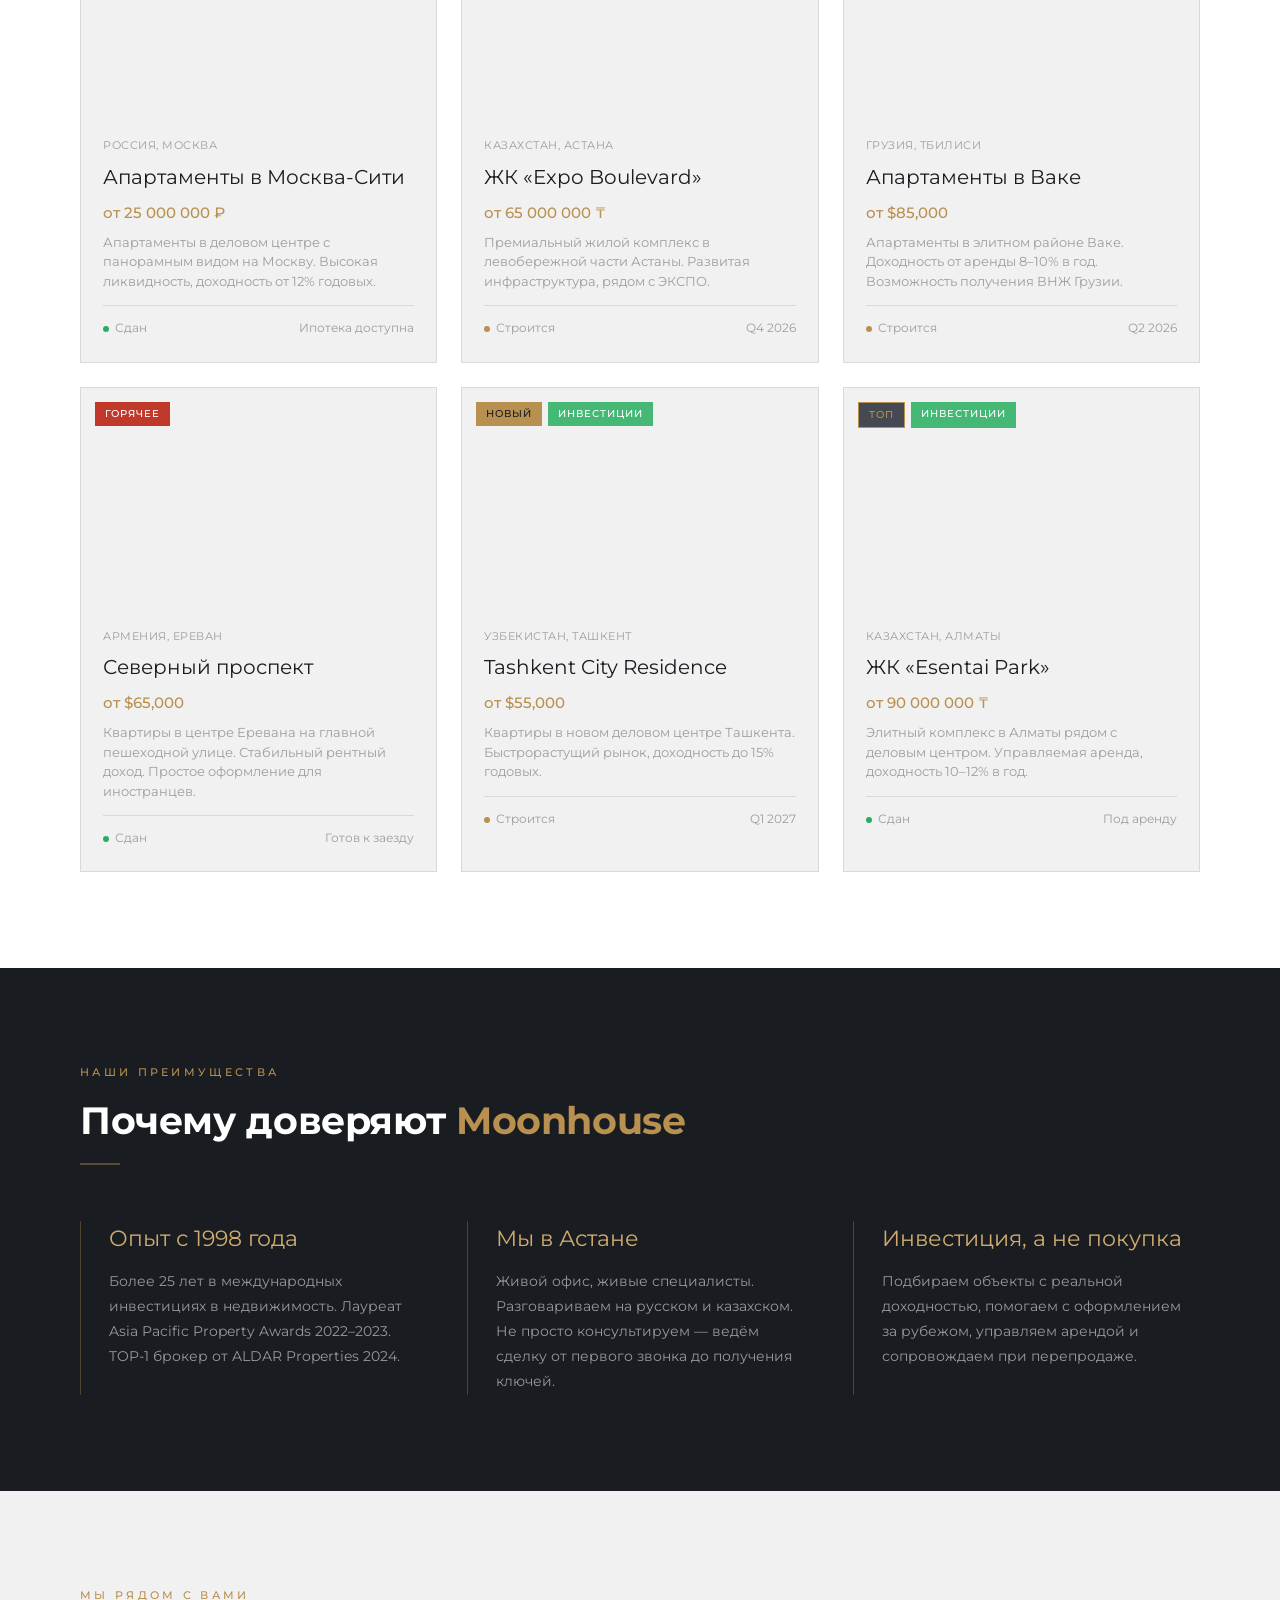
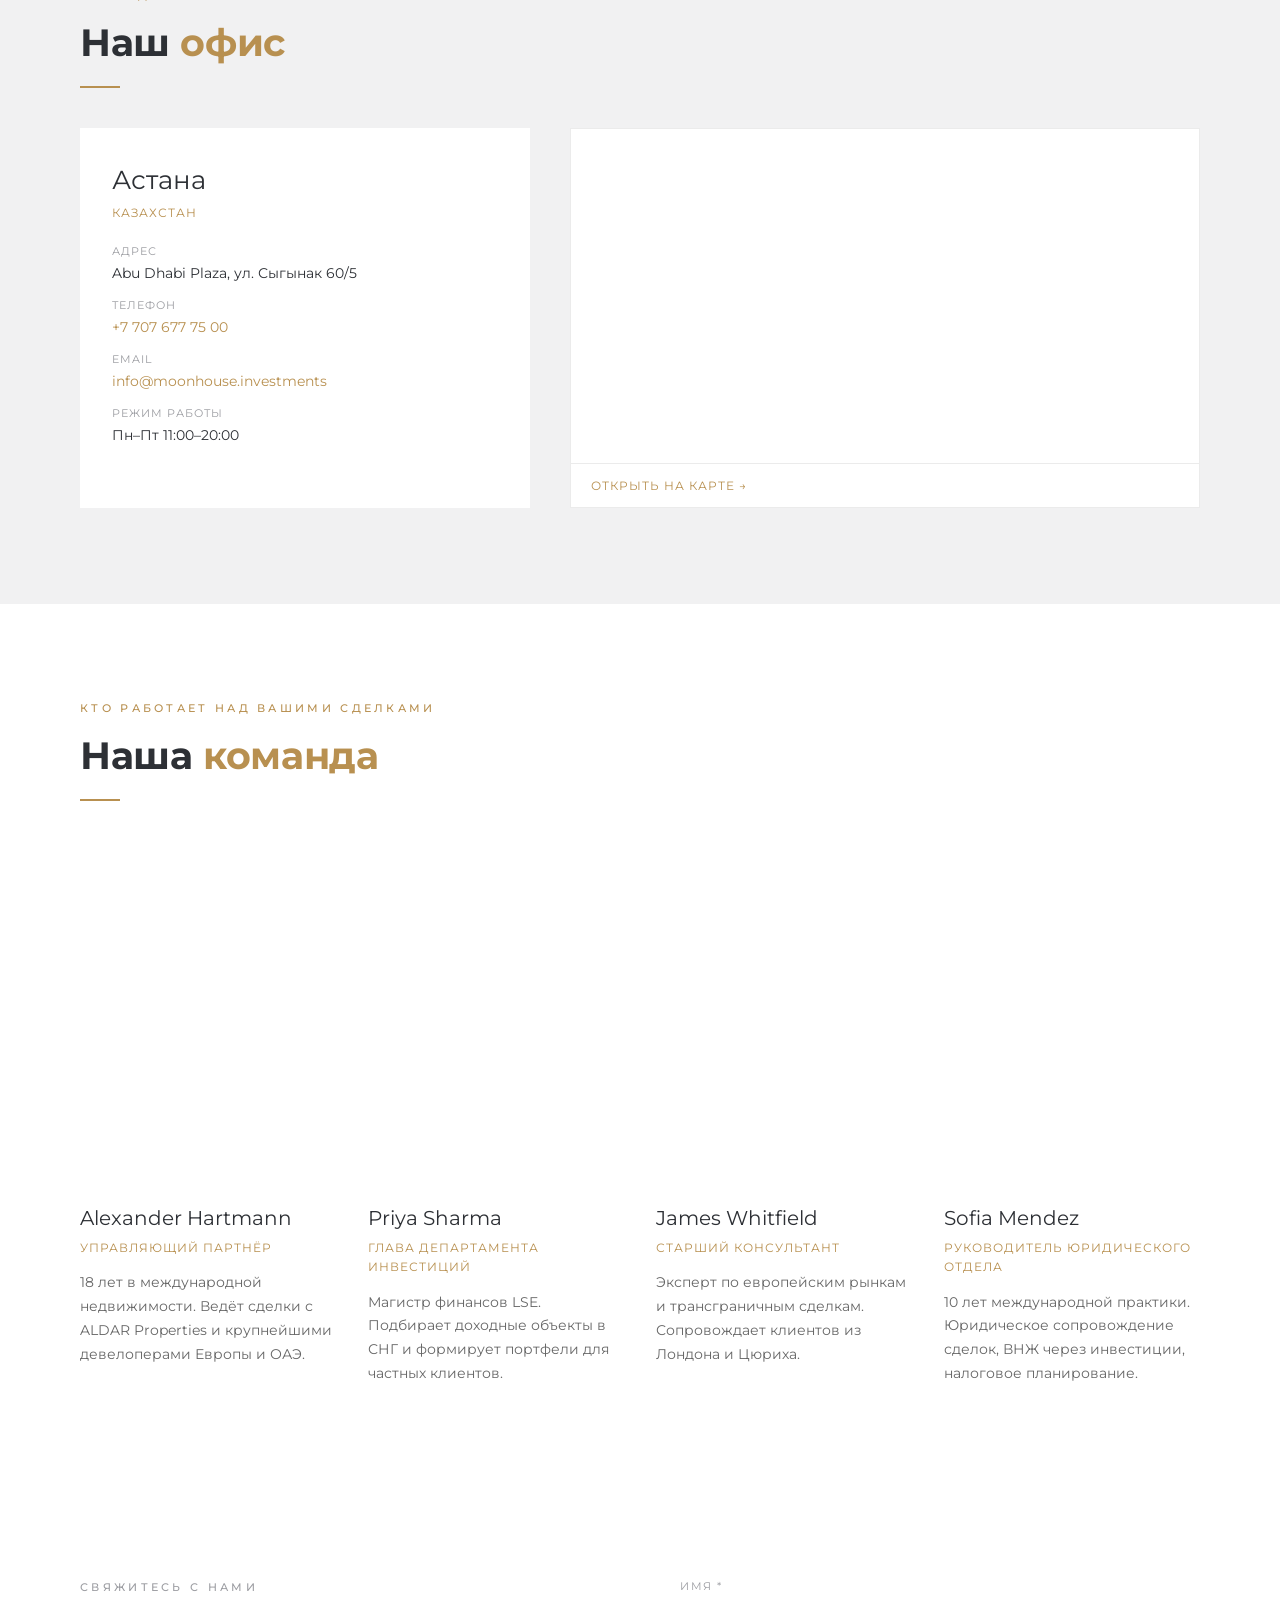
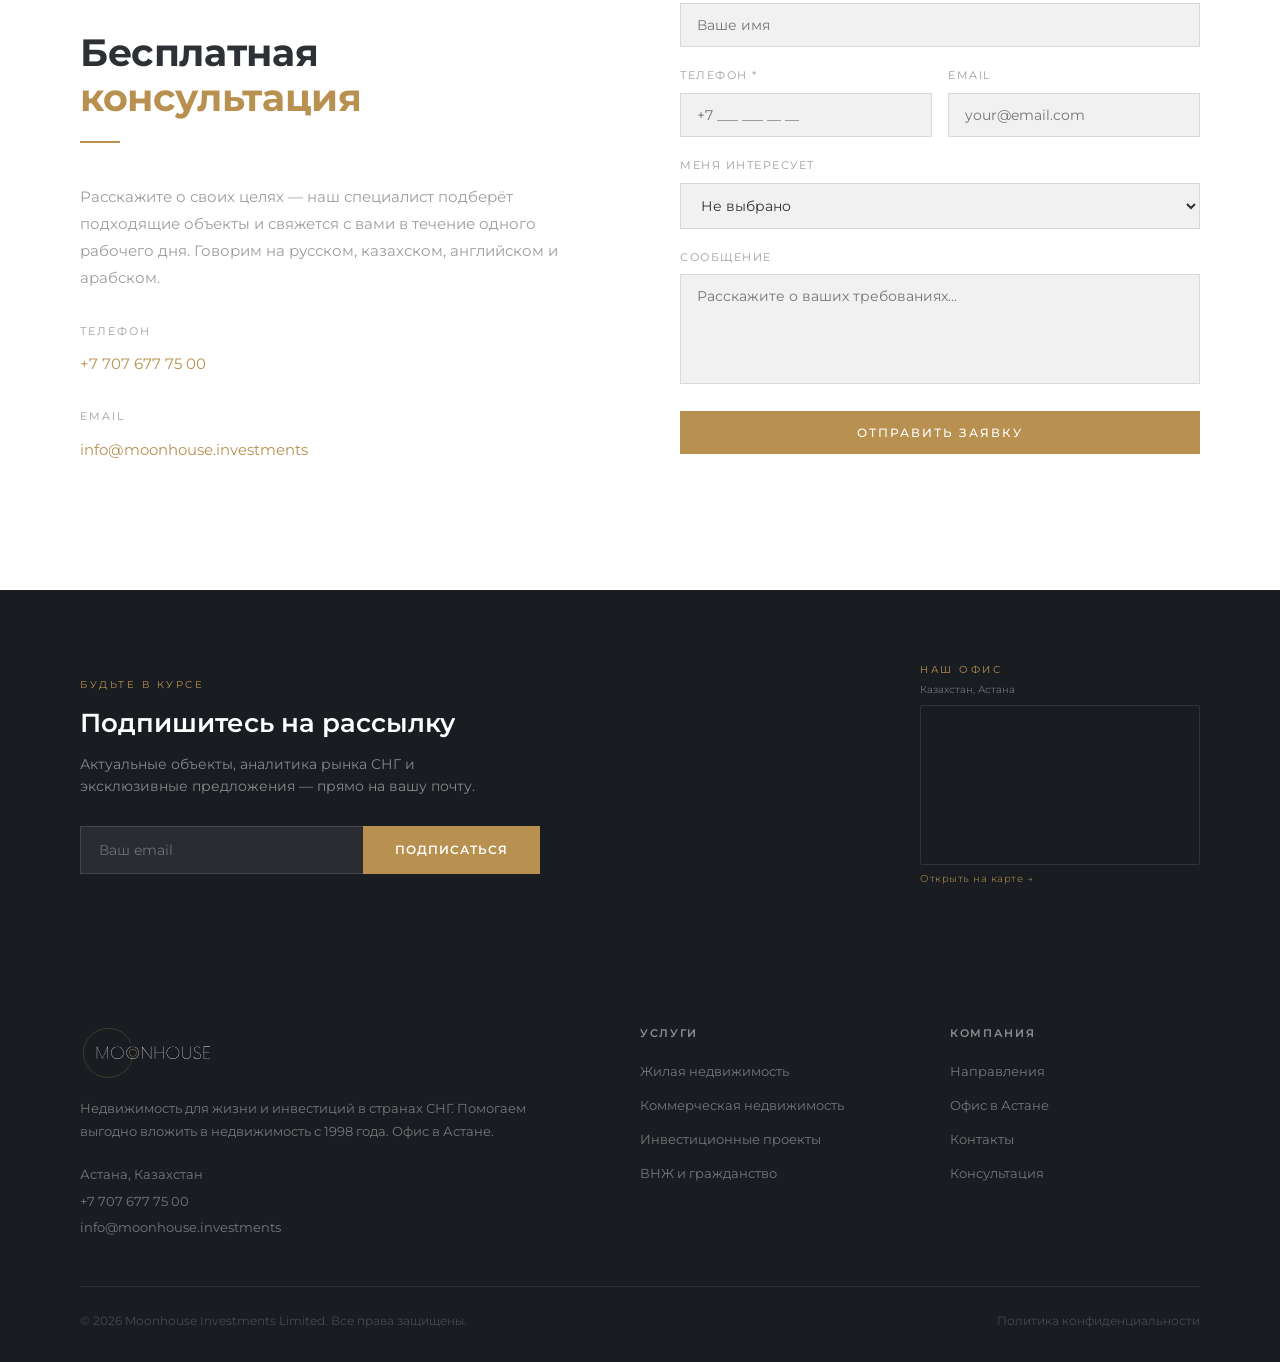
==== commit 4485e012: "Add files via upload" ====
--- a/index.html
+++ b/index.html
@@ -15,8 +15,8 @@
   <ul class="nav-links" id="navLinks">
     <li><a href="#destinations">Направления</a></li>
     <li><a href="#properties">Объекты</a></li>
+    <li><a href="#offices">Офис</a></li>
     <li><a href="#team">Команда</a></li>
-    <li><a href="#offices">Офис</a></li>
     <li><a href="#contact">Контакты</a></li>
   </ul>
   <button class="hamburger" id="hamburger" aria-label="Открыть меню"><span></span><span></span><span></span></button>
@@ -320,6 +320,42 @@
   </div>
 </section>
 
+<!-- OFFICES -->
+<section class="offices" id="offices">
+  <p class="section-label">Мы рядом с вами</p>
+  <h2 class="section-title">Наш <em>офис</em></h2>
+  <div class="divider"></div>
+  <div class="office-grid">
+    <div class="office-card">
+      <p class="office-city">Астана</p>
+      <p class="office-country">Казахстан</p>
+      <div class="office-row">
+        <span class="office-row-label">Адрес</span>
+        <span>Abu Dhabi Plaza, ул. Сыгынак 60/5</span>
+      </div>
+      <div class="office-row">
+        <span class="office-row-label">Телефон</span>
+        <a href="tel:+77076777500">+7 707 677 75 00</a>
+      </div>
+      <div class="office-row">
+        <span class="office-row-label">Email</span>
+        <a href="mailto:info@moonhouse.investments">info@moonhouse.investments</a>
+      </div>
+      <div class="office-row">
+        <span class="office-row-label">Режим работы</span>
+        <span>Пн–Пт 11:00–20:00</span>
+      </div>
+    </div>
+    <div class="office-map">
+      <iframe
+        src="https://www.openstreetmap.org/export/embed.html?bbox=71.4195%2C51.1170%2C71.4365%2C51.1250&layer=mapnik&marker=51.121003%2C71.427899"
+        loading="lazy" title="Офис Moonhouse — Abu Dhabi Plaza, Астана"></iframe>
+      <a href="https://www.openstreetmap.org/?mlat=51.121003&mlon=71.427899#map=17/51.121003/71.427899"
+        target="_blank" rel="noopener" class="office-map-link">Открыть на карте →</a>
+    </div>
+  </div>
+</section>
+
 <!-- TEAM -->
 <section class="team" id="team">
   <p class="section-label">Кто работает над вашими сделками</p>
@@ -349,31 +385,6 @@
       <p class="team-name">Sofia Mendez</p>
       <p class="team-role">Руководитель юридического отдела</p>
       <p class="team-bio">10 лет международной практики. Юридическое сопровождение сделок, ВНЖ через инвестиции, налоговое планирование.</p>
-    </div>
-  </div>
-</section>
-
-<!-- OFFICES -->
-<section class="offices" id="offices">
-  <p class="section-label">Мы рядом с вами</p>
-  <h2 class="section-title">Наш <em>офис</em></h2>
-  <div class="divider"></div>
-  <div class="offices-single">
-    <div class="office-card">
-      <p class="office-city">Астана</p>
-      <p class="office-country">Казахстан</p>
-      <div class="office-row">
-        <span class="office-row-label">Адрес</span>
-        <span>Астана, Казахстан</span>
-      </div>
-      <div class="office-row">
-        <span class="office-row-label">Телефон</span>
-        <a href="tel:+77076777500">+7 707 677 75 00</a>
-      </div>
-      <div class="office-row">
-        <span class="office-row-label">Режим работы</span>
-        <span>Пн–Пт 11:00–20:00</span>
-      </div>
     </div>
   </div>
 </section>
--- a/style.css
+++ b/style.css
@@ -670,6 +670,41 @@
   padding: 96px 80px;
 }
 .offices-single { max-width: 420px; }
+.office-grid {
+  display: grid;
+  grid-template-columns: 1fr 1.4fr;
+  gap: 40px;
+  align-items: stretch;
+  margin-top: 24px;
+}
+.office-map {
+  position: relative;
+  background: var(--white);
+  border: 1px solid rgba(0,0,0,0.08);
+  overflow: hidden;
+  min-height: 380px;
+  display: flex;
+  flex-direction: column;
+}
+.office-map iframe {
+  flex: 1;
+  width: 100%;
+  border: 0;
+  display: block;
+}
+.office-map-link {
+  display: block;
+  padding: 12px 20px;
+  font-size: 12px;
+  letter-spacing: 1px;
+  text-transform: uppercase;
+  color: var(--gold);
+  text-decoration: none;
+  border-top: 1px solid rgba(0,0,0,0.08);
+  background: var(--white);
+  transition: color 0.2s, background 0.2s;
+}
+.office-map-link:hover { color: var(--gold-light); background: var(--cream); }
 .office-card {
   background: var(--white);
   padding: 32px;
@@ -942,6 +977,8 @@
   .contact-grid { grid-template-columns: 1fr; gap: 40px; }
   .offices { padding: 64px 20px; }
   .offices-single { max-width: 100%; }
+  .office-grid { grid-template-columns: 1fr; gap: 24px; }
+  .office-map { min-height: 280px; }
   footer { padding: 48px 20px 24px; }
   .footer-grid { grid-template-columns: 1fr; gap: 32px; }
   .newsletter-section { padding: 48px 24px; flex-direction: column; align-items: flex-start; gap: 32px; }
